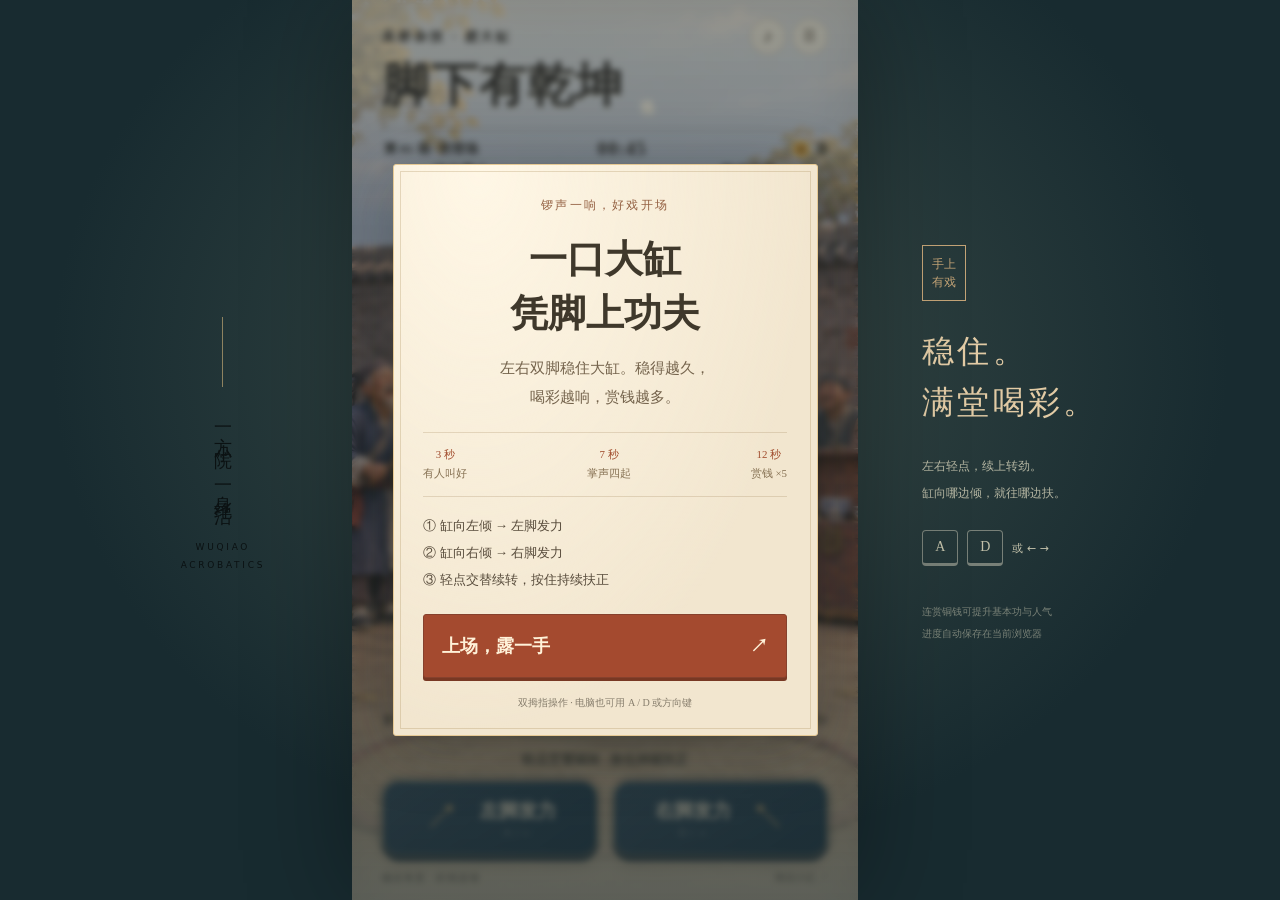
==== index.html @ 646e7feb "Publish portable Wuqiao acrobatics game and offline demo" ====
<!doctype html>
<html lang="zh-CN">
<head>
  <meta charset="UTF-8"><meta name="viewport" content="width=device-width, initial-scale=1, viewport-fit=cover, maximum-scale=1">
  <meta name="theme-color" content="#243b44"><meta name="description" content="以吴桥蹬大缸为灵感的双指平衡游戏。稳住大缸，赢得满堂彩。">
  <title>脚下有乾坤 · 吴桥蹬大缸</title>
  <link rel="icon" href="data:image/svg+xml,%3Csvg xmlns='http://www.w3.org/2000/svg' viewBox='0 0 80 80'%3E%3Crect width='80' height='80' rx='20' fill='%23243b44'/%3E%3Ctext x='40' y='55' text-anchor='middle' font-size='48' fill='%23edc584'%3E技%3C/text%3E%3C/svg%3E">
  <link rel="stylesheet" href="style.css">
</head>
<body>
<aside class="desktop-note"><span class="note-rule"></span><span class="vertical-label">一方小院 · 一身绝活</span><p>WUQIAO<br>ACROBATICS</p></aside>
<main class="game" id="game" aria-label="脚下有乾坤，双脚蹬缸平衡游戏">
  <canvas id="scene" width="540" height="960" aria-label="艺人用双脚托起大缸；使用下方左右发力按钮维持平衡"></canvas>
  <div class="vignette"></div>
  <header class="header">
    <div class="topline"><span class="edition">吴桥杂技 · 蹬大缸</span><div class="header-actions"><button id="sound" class="icon-button" aria-label="关闭音效" title="音效">♪</button><button id="pause" class="icon-button" aria-label="暂停游戏" title="暂停">Ⅱ</button></div></div>
    <h1>脚下有乾坤<span class="seal">绝活</span></h1>
    <div class="hud"><span id="level-name">第一场 · 杂技小院</span><span class="timer" id="timer">00:45</span><span class="purse"><i class="coin-icon"></i><b id="coins">0</b></span></div>
  </header>
  <section class="balance-area" aria-label="平衡与喝彩状态">
    <div class="balance-label"><span id="balance-label">稳住重心</span><span id="streak-label">静待开场</span></div>
    <div class="balance-track"><span class="safe-zone"></span><span class="balance-center"></span><span id="needle" class="needle"></span></div>
    <div class="crowd-state"><span id="crowd-text">小院里，等你露一手</span><strong id="multiplier">赏钱 ×1</strong></div>
  </section>
  <div id="toast" class="toast" role="status"></div>
  <div class="combo-stamp" id="combo-stamp"><span>满堂彩</span><b>×3</b></div>
  <div class="foot-cue left-cue" id="left-cue">左脚 ↑</div><div class="foot-cue right-cue" id="right-cue">右脚 ↑</div>
  <footer class="controls">
    <div class="progress-caption"><span id="objective">稳转目标</span><b><em id="stable-seconds">0.0</em><span id="target-seconds"> / 15 秒</span></b></div>
    <div class="progress-track"><span id="progress"></span></div>
    <div id="hint" class="control-hint">缸往哪边倒，就按哪边扶稳</div>
    <div class="pads"><button id="left" class="pad" aria-label="左脚发力，向右扶正"><span class="pad-icon">↗</span><span>左脚发力<small>A / ←</small></span></button><button id="right" class="pad" aria-label="右脚发力，向左扶正"><span>右脚发力<small>D / →</small></span><span class="pad-icon">↖</span></button></div>
    <div class="bottom-caption"><span>稳住有赏 · 好戏连场</span><button id="about" aria-label="了解吴桥蹬大缸">绝活小记 ↗</button></div>
  </footer>
  <section class="overlay" id="overlay" aria-label="游戏菜单">
    <div class="panel intro" id="panel">
      <span class="eyebrow">锣声一响，好戏开场</span><h2>一口大缸<br>凭脚上功夫</h2>
      <p class="intro-copy">左右双脚稳住大缸。稳得越久，<br>喝彩越响，赏钱越多。</p>
      <div class="reward-ladder"><span><b>3 秒</b>有人叫好</span><span><b>7 秒</b>掌声四起</span><span><b>12 秒</b>赏钱 ×5</span></div>
      <div class="how-to"><span>① 缸向左倾 → 左脚发力</span><span>② 缸向右倾 → 右脚发力</span><span>③ 轻点交替续转，按住持续扶正</span></div>
      <button class="primary" id="start">上场，露一手 <span>↗</span></button>
      <p class="panel-foot">双拇指操作 · 电脑也可用 A / D 或方向键</p>
    </div>
  </section>
  <div class="loading" id="loading"><span class="loading-mark">技</span><b>好戏，正在准备</b><span id="load-status">搬大缸 · 摆场子</span><div class="load-line"><i></i></div></div>
</main>
<aside class="desktop-instructions"><span class="small-seal">手上<br>有戏</span><h3>稳住。<br>满堂喝彩。</h3><p>左右轻点，续上转劲。<br>缸向哪边倾，就往哪边扶。</p><div class="key-row"><kbd>A</kbd><kbd>D</kbd><span>或 ← →</span></div><p class="tiny">连赏铜钱可提升基本功与人气<br>进度自动保存在当前浏览器</p></aside>
<script type="module" src="game.js"></script>
</body></html>
---- style.css ----
600;700;800;900&display=swap');
:root{color-scheme:light;--ink:#263e47;--paper:#f7e8cd;--gold:#ebbf71;--red:#a1432b;--serif:'Noto Serif SC','Songti SC','STSong',serif}
*{box-sizing:border-box;-webkit-tap-highlight-color:transparent}html,body{margin:0;min-height:100%;overscroll-behavior:none}body{background:#182b30;color:var(--paper);font-family:var(--serif);display:flex;align-items:center;justify-content:center;min-height:100svh;gap:64px;background-image:radial-gradient(ellipse at 50% 40%,#3a4c48 0,transparent 65%);overflow:hidden}button{font:inherit;cursor:pointer;border:0;color:inherit;touch-action:manipulation}button:focus-visible{outline:3px solid #eebc62;outline-offset:4px}button:disabled{cursor:default;opacity:.5}button:active{filter:brightness(.96)}.game{position:relative;width:min(100vw,56.25svh);height:min(177.7778vw,100svh);aspect-ratio:9/16;overflow:hidden;container-type:inline-size;background:#a99b81;box-shadow:0 0 100px #0005;user-select:none;-webkit-user-select:none;isolation:isolate}canvas{position:absolute;inset:0;width:100%;height:100%}.vignette{position:absolute;inset:0;pointer-events:none;background:linear-gradient(180deg,#f5e8cec7 0%,#f4e8d29c 13%,transparent 30%,transparent 72%,#e5d1ac99 87%,#eddcbd 100%);box-shadow:inset 0 0 50px #3c271a26}.header{position:absolute;top:2.1%;left:6%;right:6%;color:#332a21}.topline{display:flex;align-items:center;justify-content:space-between}.edition{font-size:2.6cqw;letter-spacing:.22em;font-weight:700}.header-actions{display:flex;gap:1.2cqw}.icon-button{background:#f8e8cb90;border:1px solid #70593b44;border-radius:50%;height:7.1cqw;width:7.1cqw;color:#473623;font-family:Georgia,serif;font-size:3.7cqw;display:grid;place-items:center;line-height:1}.header h1{margin:.5cqw 0 2.7cqw;font-size:9.2cqw;letter-spacing:.025em;font-weight:900;line-height:1.25;text-shadow:0 2px #f7e8c799}.seal{display:inline-block;font-size:2.5cqw;writing-mode:vertical-rl;background:var(--red);color:#fff2dc;border-radius:2px;padding:1.2cqw .6cqw;vertical-align:middle;margin-left:2cqw;transform:rotate(-7deg);font-weight:600;letter-spacing:.1em}.hud{display:flex;align-items:center;justify-content:space-between;border-top:1px solid #5c4b3555;border-bottom:1px solid #5c4b3555;padding:1.6cqw .3cqw;font-size:2.6cqw;font-weight:600;gap:3cqw}.timer{font-family:Georgia,serif;font-variant-numeric:tabular-nums;font-size:3.7cqw;letter-spacing:.06em}.purse{display:flex;align-items:center;gap:1.4cqw;min-width:12cqw;justify-content:end}.purse b{font-family:Georgia,serif;font-size:3.7cqw}.coin-icon{display:inline-block;width:3.5cqw;height:3.5cqw;border-radius:50%;background:#d99a38;box-shadow:inset 0 0 0 2px #edc978,0 1px 2px #4332;position:relative}.coin-icon:after{content:'';position:absolute;width:28%;height:28%;background:#8c601f;inset:36%}.balance-area{position:absolute;top:18.1%;left:16%;right:16%;color:#3c3429}.balance-label{display:flex;justify-content:space-between;font-size:2.7cqw;font-weight:700;margin-bottom:1.6cqw}.balance-track{height:2.3cqw;background:linear-gradient(90deg,#c36d42,#dbbb76 24%,#dbbb76 76%,#c36d42);border:1px solid #f8e9c5;border-radius:10px;position:relative;box-shadow:0 1px 4px #30201030}.safe-zone{position:absolute;left:32%;width:36%;top:0;bottom:0;background:#728d6a}.balance-center{position:absolute;left:50%;top:0;bottom:0;border-left:1px solid #f5e5c4aa}.needle{position:absolute;left:50%;top:-1.2cqw;width:2.5cqw;height:4.6cqw;transform:translateX(-50%);background:#ffedd0;border:1px solid #4d3f2c;box-shadow:0 1px 3px #0006;border-radius:2px;will-change:left}.crowd-state{display:flex;justify-content:space-between;gap:8px;font-size:2.35cqw;margin-top:1.9cqw;letter-spacing:.025em;text-shadow:0 1px 5px #fff9}.crowd-state strong{color:#973e22;white-space:nowrap}.controls{position:absolute;bottom:1.7%;left:6%;right:6%;color:#3a3025}.progress-caption{display:flex;align-items:baseline;justify-content:space-between;font-size:2.6cqw;letter-spacing:.07em}.progress-caption b{font-family:Georgia,var(--serif);font-size:2.5cqw;font-weight:500}.progress-caption em{font-size:4.8cqw;font-style:normal}.progress-track{height:.8cqw;background:#6c573f38;margin:1.2cqw 0;border-radius:5px;overflow:hidden}.progress-track span{height:100%;width:0;background:#9f472c;display:block;transition:width .12s linear}.control-hint{text-align:center;font-size:2.5cqw;margin:2.1cqw 0;color:#594c39;font-weight:600}.pads{display:flex;gap:3cqw}.pad{position:relative;flex:1;display:flex;align-items:center;justify-content:center;gap:4cqw;height:15cqw;background:linear-gradient(145deg,#3d5361,#243e4c);border:1px solid #d9b67b;outline:1px solid #34414b;outline-offset:2px;border-radius:3.5cqw;box-shadow:0 5px 0 #22323b,0 8px 15px #38260c35,inset 0 1px #ffffff30;color:#ffedcd;touch-action:none;font-size:3.8cqw;font-weight:700;transition:transform .08s,box-shadow .08s}.pad small{display:block;text-align:center;font:1.7cqw system-ui,sans-serif;opacity:.5;letter-spacing:.12em;margin-top:.8cqw}.pad-icon{font-family:serif;font-size:7cqw;font-weight:400;color:#e4b875}.pad.pressed{transform:translateY(3px);box-shadow:0 2px 0 #22323b,0 0 20px #efbb6177,inset 0 0 12px #f3c16e44;border-color:#ffdda0}.bottom-caption{display:flex;justify-content:space-between;margin-top:3cqw;font-size:2cqw;opacity:.7;letter-spacing:.09em}.bottom-caption button{padding:0;background:transparent;font-size:inherit}.toast{position:absolute;top:28%;left:50%;transform:translate(-50%,-10px);background:#263e47ee;color:#fff1d6;border:1px solid #d8b88088;padding:2cqw 4cqw;border-radius:6px;font-size:3cqw;white-space:nowrap;opacity:0;transition:.25s;pointer-events:none;z-index:4}.toast.show{opacity:1;transform:translate(-50%,0)}.combo-stamp{position:absolute;top:39%;right:6%;writing-mode:vertical-rl;background:#a33e28e8;border:2px solid #f4d598;color:#ffe7bb;padding:2cqw 1.6cqw;font-size:3.8cqw;transform:rotate(8deg) scale(.5);opacity:0;transition:.3s;pointer-events:none;box-shadow:0 2px 8px #0002}.combo-stamp.show{opacity:1;transform:rotate(8deg) scale(1)}.combo-stamp b{font:6cqw Georgia,serif;writing-mode:horizontal-tb;margin-top:1cqw}.foot-cue{position:absolute;top:56%;padding:.5cqw 1.5cqw;background:#fff1d5d9;border:1px solid #cba466;border-radius:10px;color:#6b4927;font-size:2.3cqw;opacity:0;pointer-events:none}.left-cue{left:30%}.right-cue{left:52%}.overlay{position:absolute;inset:0;z-index:10;display:flex;align-items:center;justify-content:center;background:linear-gradient(#1e2e3666,#182529a8);backdrop-filter:blur(3px);padding:8%;transition:opacity .25s}.overlay.hidden{opacity:0;pointer-events:none;visibility:hidden}.panel{width:100%;background:#f2e6cf;color:#3f382b;padding:7% 7% 5%;border:1px solid #e6c994;box-shadow:0 12px 65px #1a201e55;position:relative;border-radius:3px;text-align:center;background-image:radial-gradient(ellipse at 20% 0,#fff7e6,transparent 70%);max-height:95%;overflow:auto;scrollbar-width:thin}.panel:before{content:'';position:absolute;inset:6px;border:1px solid #a3834b44;pointer-events:none}.eyebrow{font-size:2.4cqw;letter-spacing:.18em;color:#946143}.panel h2{font-size:7.6cqw;line-height:1.4;font-weight:800;margin:3.8cqw 0 2.5cqw}.intro-copy{font-size:3cqw;line-height:1.9;color:#74634c;margin:0}.reward-ladder{display:flex;border-block:1px solid #93744638;margin:4cqw 0;padding:3cqw 0;justify-content:space-between;font-size:2.15cqw;color:#857052;gap:1cqw}.reward-ladder b{display:block;font:4.3cqw Georgia,var(--serif);color:#a14c2d;margin-bottom:1cqw}.how-to{display:grid;gap:1.7cqw;text-align:left;font-size:2.6cqw;margin:4cqw 0 5cqw;color:#574b3b}.primary{width:100%;background:#a44a2f;color:#fff2d9;padding:3.8cqw 3.5cqw;font-size:3.5cqw;font-weight:700;display:flex;align-items:center;justify-content:space-between;border:1px solid #86412d;box-shadow:0 3px 0 #783823;border-radius:3px}.primary:hover{background:#b25435}.panel-foot{font-size:2cqw;opacity:.6;margin:3cqw 0 .5cqw;line-height:1.7}.loading{position:absolute;inset:0;background:#e9ddc4;z-index:20;display:flex;flex-direction:column;align-items:center;justify-content:center;color:#514330;gap:18px;transition:opacity .5s}.loading.hidden{opacity:0;pointer-events:none}.loading-mark{font-size:14cqw;border:2px solid #a14e34;width:25cqw;height:25cqw;display:grid;place-items:center;color:#a14e34;border-radius:50%;margin-bottom:15px}.loading b{font-size:4cqw;letter-spacing:.2em}.loading>span:last-of-type{font-size:2.5cqw;opacity:.65}.load-line{width:30%;height:2px;background:#aa8d5b44;overflow:hidden}.load-line i{display:block;width:40%;height:100%;background:#a14e34;animation:load 1.4s infinite ease-in-out}@keyframes load{from{transform:translateX(-100%)}to{transform:translateX(350%)}}.desktop-note{display:flex;flex-direction:column;align-items:center;gap:30px;width:130px;opacity:.65}.note-rule{width:1px;height:70px;background:#c9ad77}.vertical-label{writing-mode:vertical-rl;font-size:18px;letter-spacing:.35em}.desktop-note p{font:9px/2 system-ui,sans-serif;letter-spacing:.3em;text-align:center}.desktop-instructions{width:200px;align-self:center}.small-seal{border:1px solid #c4a477;color:#c4a477;padding:9px;display:inline-block;font-size:12px;line-height:1.5}.desktop-instructions h3{font-size:32px;line-height:1.6;font-weight:500;letter-spacing:.1em;margin:25px 0;color:#e2cba5}.desktop-instructions p{font-size:12px;line-height:2.2;color:#b6b7a3}.key-row{display:flex;gap:9px;align-items:center;margin:24px 0;font:11px system-ui;color:#c2c0a9}kbd{border:1px solid #788078;border-bottom-width:3px;border-radius:4px;padding:8px 12px;font:14px Georgia}.desktop-instructions .tiny{font-size:10px;opacity:.6;margin-top:35px}.result-score{display:flex;justify-content:center;gap:5cqw;margin:3cqw 0}.result-score div{min-width:25%;font-size:2.2cqw;color:#77654d}.result-score strong{display:block;font:6cqw Georgia,var(--serif);color:#a14c2d;margin-bottom:1cqw}.result-reason{font-size:2.8cqw;line-height:1.8;color:#77654d}.shop{border-block:1px solid #b49b724d;margin:4cqw 0;padding:2cqw 0}.shop-row{display:flex;align-items:center;justify-content:space-between;gap:2cqw;text-align:left;padding:2cqw 0}.shop-row b{display:block;font-size:2.8cqw}.shop-row small{display:block;color:#897558;font-size:2.1cqw;margin-top:.7cqw}.buy{background:#2d4752;color:#f5e1bb;padding:2cqw 2.5cqw;font-size:2.5cqw;border-radius:3px;white-space:nowrap}.secondary{width:100%;margin-top:2cqw;background:transparent;border:1px solid #aa927066;padding:2.7cqw;font-size:2.7cqw;color:#6c5940}.about-copy{text-align:left;font-size:2.7cqw;line-height:1.9;color:#6c5940}.about-copy a{color:#9d4b2e}.level-chooser{display:flex;gap:1.5cqw;margin-bottom:3cqw}.level-chooser button{flex:1;background:#e2d2b4;border:1px solid #bda780;padding:1.8cqw .5cqw;font-size:2.1cqw}.level-chooser button.selected{background:#2e4650;color:#f2dfbc}.error-note{font-size:3cqw;line-height:1.8;padding:6cqw;text-align:center;color:#983e2a}@media(max-width:1050px){body{gap:30px}.desktop-note{display:none}}@media(max-width:760px){body{gap:0;background:#253940}.desktop-instructions{display:none}.game{box-shadow:none}.pad small{display:none}}@media(prefers-reduced-motion:reduce){*{scroll-behavior:auto!important}.load-line i{animation:none}}
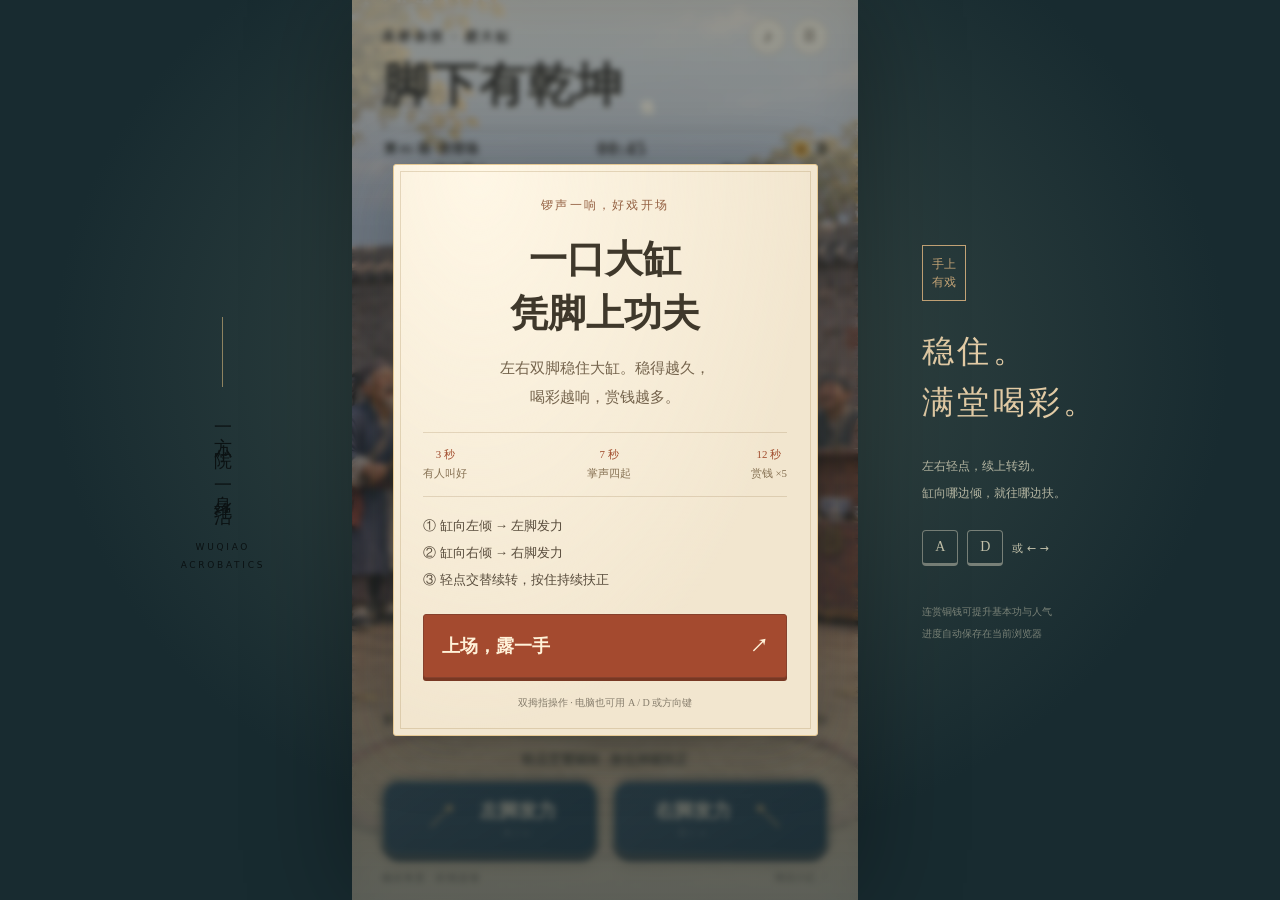
==== commit 3ffe2966: "Fix mobile startup with embedded optimized assets and bounded loading" ====
--- a/index.html
+++ b/index.html
@@ -5,7 +5,12 @@
   <meta name="theme-color" content="#243b44"><meta name="description" content="以吴桥蹬大缸为灵感的双指平衡游戏。稳住大缸，赢得满堂彩。">
   <title>脚下有乾坤 · 吴桥蹬大缸</title>
   <link rel="icon" href="data:image/svg+xml,%3Csvg xmlns='http://www.w3.org/2000/svg' viewBox='0 0 80 80'%3E%3Crect width='80' height='80' rx='20' fill='%23243b44'/%3E%3Ctext x='40' y='55' text-anchor='middle' font-size='48' fill='%23edc584'%3E技%3C/text%3E%3C/svg%3E">
-  <link rel="stylesheet" href="style.css">
+  <style>600;700;800;900&display=swap');
+:root{color-scheme:light;--ink:#263e47;--paper:#f7e8cd;--gold:#ebbf71;--red:#a1432b;--serif:'Noto Serif SC','Songti SC','STSong',serif}
+*{box-sizing:border-box;-webkit-tap-highlight-color:transparent}html,body{margin:0;min-height:100%;overscroll-behavior:none}body{background:#182b30;color:var(--paper);font-family:var(--serif);display:flex;align-items:center;justify-content:center;min-height:100vh;min-height:100svh;gap:64px;background-image:radial-gradient(ellipse at 50% 40%,#3a4c48 0,transparent 65%);overflow:hidden}button{font:inherit;cursor:pointer;border:0;color:inherit;touch-action:manipulation}button:focus-visible{outline:3px solid #eebc62;outline-offset:4px}button:disabled{cursor:default;opacity:.5}button:active{filter:brightness(.96)}.game{position:relative;width:min(100vw,56.25vh);width:min(100vw,56.25svh);height:min(177.7778vw,100vh);height:min(177.7778vw,100svh);aspect-ratio:9/16;overflow:hidden;container-type:inline-size;background:#a99b81;box-shadow:0 0 100px #0005;user-select:none;-webkit-user-select:none;isolation:isolate}canvas{position:absolute;inset:0;width:100%;height:100%}.vignette{position:absolute;inset:0;pointer-events:none;background:linear-gradient(180deg,#f5e8cec7 0%,#f4e8d29c 13%,transparent 30%,transparent 72%,#e5d1ac99 87%,#eddcbd 100%);box-shadow:inset 0 0 50px #3c271a26}.header{position:absolute;top:2.1%;left:6%;right:6%;color:#332a21}.topline{display:flex;align-items:center;justify-content:space-between}.edition{font-size:calc(var(--u, 3.9px) * 2.6);letter-spacing:.22em;font-weight:700}.header-actions{display:flex;gap:calc(var(--u, 3.9px) * 1.2)}.icon-button{background:#f8e8cb90;border:1px solid #70593b44;border-radius:50%;height:calc(var(--u, 3.9px) * 7.1);width:calc(var(--u, 3.9px) * 7.1);color:#473623;font-family:Georgia,serif;font-size:calc(var(--u, 3.9px) * 3.7);display:grid;place-items:center;line-height:1}.header h1{margin:calc(var(--u, 3.9px) * .5) 0 calc(var(--u, 3.9px) * 2.7);font-size:calc(var(--u, 3.9px) * 9.2);letter-spacing:.025em;font-weight:900;line-height:1.25;text-shadow:0 2px #f7e8c799}.seal{display:inline-block;font-size:calc(var(--u, 3.9px) * 2.5);writing-mode:vertical-rl;background:var(--red);color:#fff2dc;border-radius:2px;padding:calc(var(--u, 3.9px) * 1.2) calc(var(--u, 3.9px) * .6);vertical-align:middle;margin-left:calc(var(--u, 3.9px) * 2);transform:rotate(-7deg);font-weight:600;letter-spacing:.1em}.hud{display:flex;align-items:center;justify-content:space-between;border-top:1px solid #5c4b3555;border-bottom:1px solid #5c4b3555;padding:calc(var(--u, 3.9px) * 1.6) calc(var(--u, 3.9px) * .3);font-size:calc(var(--u, 3.9px) * 2.6);font-weight:600;gap:calc(var(--u, 3.9px) * 3)}.timer{font-family:Georgia,serif;font-variant-numeric:tabular-nums;font-size:calc(var(--u, 3.9px) * 3.7);letter-spacing:.06em}.purse{display:flex;align-items:center;gap:calc(var(--u, 3.9px) * 1.4);min-width:calc(var(--u, 3.9px) * 12);justify-content:end}.purse b{font-family:Georgia,serif;font-size:calc(var(--u, 3.9px) * 3.7)}.coin-icon{display:inline-block;width:calc(var(--u, 3.9px) * 3.5);height:calc(var(--u, 3.9px) * 3.5);border-radius:50%;background:#d99a38;box-shadow:inset 0 0 0 2px #edc978,0 1px 2px #4332;position:relative}.coin-icon:after{content:'';position:absolute;width:28%;height:28%;background:#8c601f;inset:36%}.balance-area{position:absolute;top:18.1%;left:16%;right:16%;color:#3c3429}.balance-label{display:flex;justify-content:space-between;font-size:calc(var(--u, 3.9px) * 2.7);font-weight:700;margin-bottom:calc(var(--u, 3.9px) * 1.6)}.balance-track{height:calc(var(--u, 3.9px) * 2.3);background:linear-gradient(90deg,#c36d42,#dbbb76 24%,#dbbb76 76%,#c36d42);border:1px solid #f8e9c5;border-radius:10px;position:relative;box-shadow:0 1px 4px #30201030}.safe-zone{position:absolute;left:32%;width:36%;top:0;bottom:0;background:#728d6a}.balance-center{position:absolute;left:50%;top:0;bottom:0;border-left:1px solid #f5e5c4aa}.needle{position:absolute;left:50%;top:calc(var(--u, 3.9px) * -1.2);width:calc(var(--u, 3.9px) * 2.5);height:calc(var(--u, 3.9px) * 4.6);transform:translateX(-50%);background:#ffedd0;border:1px solid #4d3f2c;box-shadow:0 1px 3px #0006;border-radius:2px;will-change:left}.crowd-state{display:flex;justify-content:space-between;gap:8px;font-size:calc(var(--u, 3.9px) * 2.35);margin-top:calc(var(--u, 3.9px) * 1.9);letter-spacing:.025em;text-shadow:0 1px 5px #fff9}.crowd-state strong{color:#973e22;white-space:nowrap}.controls{position:absolute;bottom:1.7%;left:6%;right:6%;color:#3a3025}.progress-caption{display:flex;align-items:baseline;justify-content:space-between;font-size:calc(var(--u, 3.9px) * 2.6);letter-spacing:.07em}.progress-caption b{font-family:Georgia,var(--serif);font-size:calc(var(--u, 3.9px) * 2.5);font-weight:500}.progress-caption em{font-size:calc(var(--u, 3.9px) * 4.8);font-style:normal}.progress-track{height:calc(var(--u, 3.9px) * .8);background:#6c573f38;margin:calc(var(--u, 3.9px) * 1.2) 0;border-radius:5px;overflow:hidden}.progress-track span{height:100%;width:0;background:#9f472c;display:block;transition:width .12s linear}.control-hint{text-align:center;font-size:calc(var(--u, 3.9px) * 2.5);margin:calc(var(--u, 3.9px) * 2.1) 0;color:#594c39;font-weight:600}.pads{display:flex;gap:calc(var(--u, 3.9px) * 3)}.pad{position:relative;flex:1;display:flex;align-items:center;justify-content:center;gap:calc(var(--u, 3.9px) * 4);height:calc(var(--u, 3.9px) * 15);background:linear-gradient(145deg,#3d5361,#243e4c);border:1px solid #d9b67b;outline:1px solid #34414b;outline-offset:2px;border-radius:calc(var(--u, 3.9px) * 3.5);box-shadow:0 5px 0 #22323b,0 8px 15px #38260c35,inset 0 1px #ffffff30;color:#ffedcd;touch-action:none;font-size:calc(var(--u, 3.9px) * 3.8);font-weight:700;transition:transform .08s,box-shadow .08s}.pad small{display:block;text-align:center;font:calc(var(--u, 3.9px) * 1.7) system-ui,sans-serif;opacity:.5;letter-spacing:.12em;margin-top:calc(var(--u, 3.9px) * .8)}.pad-icon{font-family:serif;font-size:calc(var(--u, 3.9px) * 7);font-weight:400;color:#e4b875}.pad.pressed{transform:translateY(3px);box-shadow:0 2px 0 #22323b,0 0 20px #efbb6177,inset 0 0 12px #f3c16e44;border-color:#ffdda0}.bottom-caption{display:flex;justify-content:space-between;margin-top:calc(var(--u, 3.9px) * 3);font-size:calc(var(--u, 3.9px) * 2);opacity:.7;letter-spacing:.09em}.bottom-caption button{padding:0;background:transparent;font-size:inherit}.toast{position:absolute;top:28%;left:50%;transform:translate(-50%,-10px);background:#263e47ee;color:#fff1d6;border:1px solid #d8b88088;padding:calc(var(--u, 3.9px) * 2) calc(var(--u, 3.9px) * 4);border-radius:6px;font-size:calc(var(--u, 3.9px) * 3);white-space:nowrap;opacity:0;transition:.25s;pointer-events:none;z-index:4}.toast.show{opacity:1;transform:translate(-50%,0)}.combo-stamp{position:absolute;top:39%;right:6%;writing-mode:vertical-rl;background:#a33e28e8;border:2px solid #f4d598;color:#ffe7bb;padding:calc(var(--u, 3.9px) * 2) calc(var(--u, 3.9px) * 1.6);font-size:calc(var(--u, 3.9px) * 3.8);transform:rotate(8deg) scale(.5);opacity:0;transition:.3s;pointer-events:none;box-shadow:0 2px 8px #0002}.combo-stamp.show{opacity:1;transform:rotate(8deg) scale(1)}.combo-stamp b{font:calc(var(--u, 3.9px) * 6) Georgia,serif;writing-mode:horizontal-tb;margin-top:calc(var(--u, 3.9px) * 1)}.foot-cue{position:absolute;top:56%;padding:calc(var(--u, 3.9px) * .5) calc(var(--u, 3.9px) * 1.5);background:#fff1d5d9;border:1px solid #cba466;border-radius:10px;color:#6b4927;font-size:calc(var(--u, 3.9px) * 2.3);opacity:0;pointer-events:none}.left-cue{left:30%}.right-cue{left:52%}.overlay{position:absolute;inset:0;z-index:10;display:flex;align-items:center;justify-content:center;background:linear-gradient(#1e2e3666,#182529a8);backdrop-filter:blur(3px);padding:8%;transition:opacity .25s}.overlay.hidden{opacity:0;pointer-events:none;visibility:hidden}.panel{width:100%;background:#f2e6cf;color:#3f382b;padding:7% 7% 5%;border:1px solid #e6c994;box-shadow:0 12px 65px #1a201e55;position:relative;border-radius:3px;text-align:center;background-image:radial-gradient(ellipse at 20% 0,#fff7e6,transparent 70%);max-height:95%;overflow:auto;scrollbar-width:thin}.panel:before{content:'';position:absolute;inset:6px;border:1px solid #a3834b44;pointer-events:none}.eyebrow{font-size:calc(var(--u, 3.9px) * 2.4);letter-spacing:.18em;color:#946143}.panel h2{font-size:calc(var(--u, 3.9px) * 7.6);line-height:1.4;font-weight:800;margin:calc(var(--u, 3.9px) * 3.8) 0 calc(var(--u, 3.9px) * 2.5)}.intro-copy{font-size:calc(var(--u, 3.9px) * 3);line-height:1.9;color:#74634c;margin:0}.reward-ladder{display:flex;border-block:1px solid #93744638;margin:calc(var(--u, 3.9px) * 4) 0;padding:calc(var(--u, 3.9px) * 3) 0;justify-content:space-between;font-size:calc(var(--u, 3.9px) * 2.15);color:#857052;gap:calc(var(--u, 3.9px) * 1)}.reward-ladder b{display:block;font:calc(var(--u, 3.9px) * 4.3) Georgia,var(--serif);color:#a14c2d;margin-bottom:calc(var(--u, 3.9px) * 1)}.how-to{display:grid;gap:calc(var(--u, 3.9px) * 1.7);text-align:left;font-size:calc(var(--u, 3.9px) * 2.6);margin:calc(var(--u, 3.9px) * 4) 0 calc(var(--u, 3.9px) * 5);color:#574b3b}.primary{width:100%;background:#a44a2f;color:#fff2d9;padding:calc(var(--u, 3.9px) * 3.8) calc(var(--u, 3.9px) * 3.5);font-size:calc(var(--u, 3.9px) * 3.5);font-weight:700;display:flex;align-items:center;justify-content:space-between;border:1px solid #86412d;box-shadow:0 3px 0 #783823;border-radius:3px}.primary:hover{background:#b25435}.panel-foot{font-size:calc(var(--u, 3.9px) * 2);opacity:.6;margin:calc(var(--u, 3.9px) * 3) 0 calc(var(--u, 3.9px) * .5);line-height:1.7}.loading{position:absolute;inset:0;background:#e9ddc4;z-index:20;display:flex;flex-direction:column;align-items:center;justify-content:center;color:#514330;gap:18px;transition:opacity .5s}.loading.hidden{opacity:0;pointer-events:none}.loading-mark{font-size:calc(var(--u, 3.9px) * 14);border:2px solid #a14e34;width:calc(var(--u, 3.9px) * 25);height:calc(var(--u, 3.9px) * 25);display:grid;place-items:center;color:#a14e34;border-radius:50%;margin-bottom:15px}.loading b{font-size:calc(var(--u, 3.9px) * 4);letter-spacing:.2em}.loading>span:last-of-type{font-size:calc(var(--u, 3.9px) * 2.5);opacity:.65}.load-line{width:30%;height:2px;background:#aa8d5b44;overflow:hidden}.load-line i{display:block;width:40%;height:100%;background:#a14e34;animation:load 1.4s infinite ease-in-out}@keyframes load{from{transform:translateX(-100%)}to{transform:translateX(350%)}}.desktop-note{display:flex;flex-direction:column;align-items:center;gap:30px;width:130px;opacity:.65}.note-rule{width:1px;height:70px;background:#c9ad77}.vertical-label{writing-mode:vertical-rl;font-size:18px;letter-spacing:.35em}.desktop-note p{font:9px/2 system-ui,sans-serif;letter-spacing:.3em;text-align:center}.desktop-instructions{width:200px;align-self:center}.small-seal{border:1px solid #c4a477;color:#c4a477;padding:9px;display:inline-block;font-size:12px;line-height:1.5}.desktop-instructions h3{font-size:32px;line-height:1.6;font-weight:500;letter-spacing:.1em;margin:25px 0;color:#e2cba5}.desktop-instructions p{font-size:12px;line-height:2.2;color:#b6b7a3}.key-row{display:flex;gap:9px;align-items:center;margin:24px 0;font:11px system-ui;color:#c2c0a9}kbd{border:1px solid #788078;border-bottom-width:3px;border-radius:4px;padding:8px 12px;font:14px Georgia}.desktop-instructions .tiny{font-size:10px;opacity:.6;margin-top:35px}.result-score{display:flex;justify-content:center;gap:calc(var(--u, 3.9px) * 5);margin:calc(var(--u, 3.9px) * 3) 0}.result-score div{min-width:25%;font-size:calc(var(--u, 3.9px) * 2.2);color:#77654d}.result-score strong{display:block;font:calc(var(--u, 3.9px) * 6) Georgia,var(--serif);color:#a14c2d;margin-bottom:calc(var(--u, 3.9px) * 1)}.result-reason{font-size:calc(var(--u, 3.9px) * 2.8);line-height:1.8;color:#77654d}.shop{border-block:1px solid #b49b724d;margin:calc(var(--u, 3.9px) * 4) 0;padding:calc(var(--u, 3.9px) * 2) 0}.shop-row{display:flex;align-items:center;justify-content:space-between;gap:calc(var(--u, 3.9px) * 2);text-align:left;padding:calc(var(--u, 3.9px) * 2) 0}.shop-row b{display:block;font-size:calc(var(--u, 3.9px) * 2.8)}.shop-row small{display:block;color:#897558;font-size:calc(var(--u, 3.9px) * 2.1);margin-top:calc(var(--u, 3.9px) * .7)}.buy{background:#2d4752;color:#f5e1bb;padding:calc(var(--u, 3.9px) * 2) calc(var(--u, 3.9px) * 2.5);font-size:calc(var(--u, 3.9px) * 2.5);border-radius:3px;white-space:nowrap}.secondary{width:100%;margin-top:calc(var(--u, 3.9px) * 2);background:transparent;border:1px solid #aa927066;padding:calc(var(--u, 3.9px) * 2.7);font-size:calc(var(--u, 3.9px) * 2.7);color:#6c5940}.about-copy{text-align:left;font-size:calc(var(--u, 3.9px) * 2.7);line-height:1.9;color:#6c5940}.about-copy a{color:#9d4b2e}.level-chooser{display:flex;gap:calc(var(--u, 3.9px) * 1.5);margin-bottom:calc(var(--u, 3.9px) * 3)}.level-chooser button{flex:1;background:#e2d2b4;border:1px solid #bda780;padding:calc(var(--u, 3.9px) * 1.8) calc(var(--u, 3.9px) * .5);font-size:calc(var(--u, 3.9px) * 2.1)}.level-chooser button.selected{background:#2e4650;color:#f2dfbc}.error-note{font-size:calc(var(--u, 3.9px) * 3);line-height:1.8;padding:calc(var(--u, 3.9px) * 6);text-align:center;color:#983e2a}@media(max-width:1050px){body{gap:30px}.desktop-note{display:none}}@media(max-width:760px){body{gap:0;background:#253940}.desktop-instructions{display:none}.game{box-shadow:none}.pad small{display:none}}@media(prefers-reduced-motion:reduce){*{scroll-behavior:auto!important}.load-line i{animation:none}}
+
+.loading[hidden]{display:none!important}
+</style>
 </head>
 <body>
 <aside class="desktop-note"><span class="note-rule"></span><span class="vertical-label">一方小院 · 一身绝活</span><p>WUQIAO<br>ACROBATICS</p></aside>
@@ -42,8 +47,226 @@
       <p class="panel-foot">双拇指操作 · 电脑也可用 A / D 或方向键</p>
     </div>
   </section>
-  <div class="loading" id="loading"><span class="loading-mark">技</span><b>好戏，正在准备</b><span id="load-status">搬大缸 · 摆场子</span><div class="load-line"><i></i></div></div>
-</main>
+  <div class="loading" id="loading"><span class="loading-mark">技</span><b>好戏，正在准备</b><span id="load-status">正在启动 · 手机兼容版 v2</span><div class="load-line"><i></i></div></div>
+<noscript><style>.loading{display:none!important}</style><p class="error-note">当前浏览器没有启用 JavaScript，无法运行游戏。请在支持 JavaScript 的浏览器中打开。</p></noscript></main>
 <aside class="desktop-instructions"><span class="small-seal">手上<br>有戏</span><h3>稳住。<br>满堂喝彩。</h3><p>左右轻点，续上转劲。<br>缸向哪边倾，就往哪边扶。</p><div class="key-row"><kbd>A</kbd><kbd>D</kbd><span>或 ← →</span></div><p class="tiny">连赏铜钱可提升基本功与人气<br>进度自动保存在当前浏览器</p></aside>
-<script type="module" src="game.js"></script>
+<script>(function () {
+  var ready = false;
+  var failed = false;
+  var timer;
+  function status(message) {
+    var label = document.getElementById('load-status');
+    if (label) label.textContent = message;
+  }
+  function fail() {
+    if (ready || failed) return;
+    failed = true;
+    clearTimeout(timer);
+    var panel = document.getElementById('loading');
+    if (!panel) return;
+    panel.hidden = false;
+    panel.classList.remove('hidden');
+    panel.innerHTML = '<span class="loading-mark">技</span><b>这次没能准备好</b><p class="error-note">加载中断或浏览器未能启动游戏。<br>点击下方重新加载，赏钱记录会保留。</p><button class="primary" id="boot-retry" style="width:65%">重新加载</button><small>手机兼容版 v2</small>';
+    document.getElementById('boot-retry').onclick = function () {
+      if (location.protocol === 'file:') { location.reload(); return; }
+      var base = location.href.split('#')[0].split('?')[0];
+      location.replace(base + '?v=mobile2&retry=' + Date.now());
+    };
+  }
+  window.WuqiaoBoot = {
+    status: status,
+    fail: fail,
+    ready: function () {
+      ready = true;
+      clearTimeout(timer);
+      var panel = document.getElementById('loading');
+      if (panel) { panel.classList.add('hidden'); panel.hidden = true; }
+    }
+  };
+  timer = setTimeout(fail, 35000);
+  window.addEventListener('error', fail);
+  window.addEventListener('unhandledrejection', fail);
+})();
+</script>
+<script>(()=>{
+const EMBEDDED_ASSETS={"background": "[data-uri]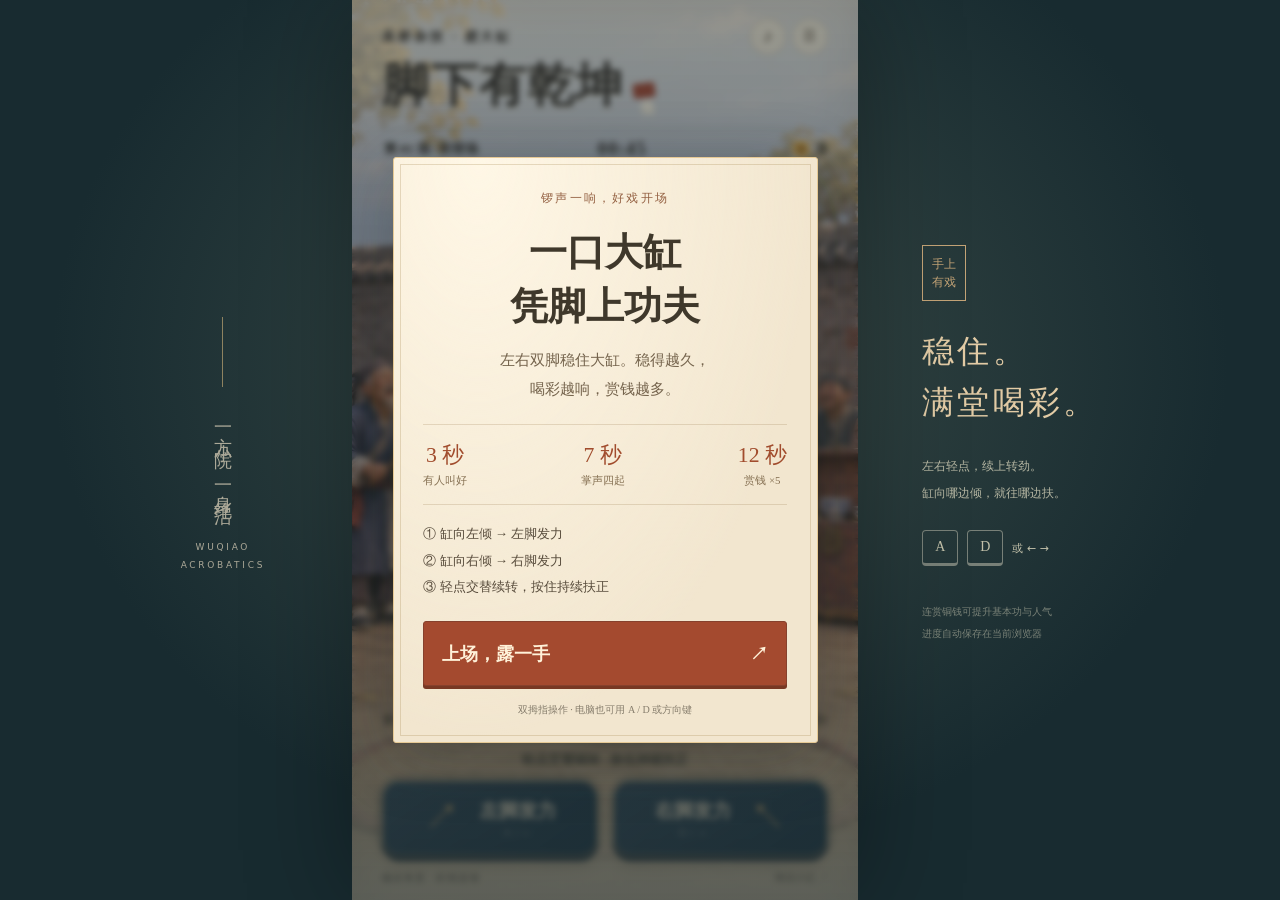
==== commit 92528587: "Preserve theme variables when removing external font imports" ====
--- a/index.html
+++ b/index.html
@@ -5,8 +5,7 @@
   <meta name="theme-color" content="#243b44"><meta name="description" content="以吴桥蹬大缸为灵感的双指平衡游戏。稳住大缸，赢得满堂彩。">
   <title>脚下有乾坤 · 吴桥蹬大缸</title>
   <link rel="icon" href="data:image/svg+xml,%3Csvg xmlns='http://www.w3.org/2000/svg' viewBox='0 0 80 80'%3E%3Crect width='80' height='80' rx='20' fill='%23243b44'/%3E%3Ctext x='40' y='55' text-anchor='middle' font-size='48' fill='%23edc584'%3E技%3C/text%3E%3C/svg%3E">
-  <style>600;700;800;900&display=swap');
-:root{color-scheme:light;--ink:#263e47;--paper:#f7e8cd;--gold:#ebbf71;--red:#a1432b;--serif:'Noto Serif SC','Songti SC','STSong',serif}
+  <style>:root{color-scheme:light;--ink:#263e47;--paper:#f7e8cd;--gold:#ebbf71;--red:#a1432b;--serif:'Noto Serif SC','Songti SC','STSong',serif}
 *{box-sizing:border-box;-webkit-tap-highlight-color:transparent}html,body{margin:0;min-height:100%;overscroll-behavior:none}body{background:#182b30;color:var(--paper);font-family:var(--serif);display:flex;align-items:center;justify-content:center;min-height:100vh;min-height:100svh;gap:64px;background-image:radial-gradient(ellipse at 50% 40%,#3a4c48 0,transparent 65%);overflow:hidden}button{font:inherit;cursor:pointer;border:0;color:inherit;touch-action:manipulation}button:focus-visible{outline:3px solid #eebc62;outline-offset:4px}button:disabled{cursor:default;opacity:.5}button:active{filter:brightness(.96)}.game{position:relative;width:min(100vw,56.25vh);width:min(100vw,56.25svh);height:min(177.7778vw,100vh);height:min(177.7778vw,100svh);aspect-ratio:9/16;overflow:hidden;container-type:inline-size;background:#a99b81;box-shadow:0 0 100px #0005;user-select:none;-webkit-user-select:none;isolation:isolate}canvas{position:absolute;inset:0;width:100%;height:100%}.vignette{position:absolute;inset:0;pointer-events:none;background:linear-gradient(180deg,#f5e8cec7 0%,#f4e8d29c 13%,transparent 30%,transparent 72%,#e5d1ac99 87%,#eddcbd 100%);box-shadow:inset 0 0 50px #3c271a26}.header{position:absolute;top:2.1%;left:6%;right:6%;color:#332a21}.topline{display:flex;align-items:center;justify-content:space-between}.edition{font-size:calc(var(--u, 3.9px) * 2.6);letter-spacing:.22em;font-weight:700}.header-actions{display:flex;gap:calc(var(--u, 3.9px) * 1.2)}.icon-button{background:#f8e8cb90;border:1px solid #70593b44;border-radius:50%;height:calc(var(--u, 3.9px) * 7.1);width:calc(var(--u, 3.9px) * 7.1);color:#473623;font-family:Georgia,serif;font-size:calc(var(--u, 3.9px) * 3.7);display:grid;place-items:center;line-height:1}.header h1{margin:calc(var(--u, 3.9px) * .5) 0 calc(var(--u, 3.9px) * 2.7);font-size:calc(var(--u, 3.9px) * 9.2);letter-spacing:.025em;font-weight:900;line-height:1.25;text-shadow:0 2px #f7e8c799}.seal{display:inline-block;font-size:calc(var(--u, 3.9px) * 2.5);writing-mode:vertical-rl;background:var(--red);color:#fff2dc;border-radius:2px;padding:calc(var(--u, 3.9px) * 1.2) calc(var(--u, 3.9px) * .6);vertical-align:middle;margin-left:calc(var(--u, 3.9px) * 2);transform:rotate(-7deg);font-weight:600;letter-spacing:.1em}.hud{display:flex;align-items:center;justify-content:space-between;border-top:1px solid #5c4b3555;border-bottom:1px solid #5c4b3555;padding:calc(var(--u, 3.9px) * 1.6) calc(var(--u, 3.9px) * .3);font-size:calc(var(--u, 3.9px) * 2.6);font-weight:600;gap:calc(var(--u, 3.9px) * 3)}.timer{font-family:Georgia,serif;font-variant-numeric:tabular-nums;font-size:calc(var(--u, 3.9px) * 3.7);letter-spacing:.06em}.purse{display:flex;align-items:center;gap:calc(var(--u, 3.9px) * 1.4);min-width:calc(var(--u, 3.9px) * 12);justify-content:end}.purse b{font-family:Georgia,serif;font-size:calc(var(--u, 3.9px) * 3.7)}.coin-icon{display:inline-block;width:calc(var(--u, 3.9px) * 3.5);height:calc(var(--u, 3.9px) * 3.5);border-radius:50%;background:#d99a38;box-shadow:inset 0 0 0 2px #edc978,0 1px 2px #4332;position:relative}.coin-icon:after{content:'';position:absolute;width:28%;height:28%;background:#8c601f;inset:36%}.balance-area{position:absolute;top:18.1%;left:16%;right:16%;color:#3c3429}.balance-label{display:flex;justify-content:space-between;font-size:calc(var(--u, 3.9px) * 2.7);font-weight:700;margin-bottom:calc(var(--u, 3.9px) * 1.6)}.balance-track{height:calc(var(--u, 3.9px) * 2.3);background:linear-gradient(90deg,#c36d42,#dbbb76 24%,#dbbb76 76%,#c36d42);border:1px solid #f8e9c5;border-radius:10px;position:relative;box-shadow:0 1px 4px #30201030}.safe-zone{position:absolute;left:32%;width:36%;top:0;bottom:0;background:#728d6a}.balance-center{position:absolute;left:50%;top:0;bottom:0;border-left:1px solid #f5e5c4aa}.needle{position:absolute;left:50%;top:calc(var(--u, 3.9px) * -1.2);width:calc(var(--u, 3.9px) * 2.5);height:calc(var(--u, 3.9px) * 4.6);transform:translateX(-50%);background:#ffedd0;border:1px solid #4d3f2c;box-shadow:0 1px 3px #0006;border-radius:2px;will-change:left}.crowd-state{display:flex;justify-content:space-between;gap:8px;font-size:calc(var(--u, 3.9px) * 2.35);margin-top:calc(var(--u, 3.9px) * 1.9);letter-spacing:.025em;text-shadow:0 1px 5px #fff9}.crowd-state strong{color:#973e22;white-space:nowrap}.controls{position:absolute;bottom:1.7%;left:6%;right:6%;color:#3a3025}.progress-caption{display:flex;align-items:baseline;justify-content:space-between;font-size:calc(var(--u, 3.9px) * 2.6);letter-spacing:.07em}.progress-caption b{font-family:Georgia,var(--serif);font-size:calc(var(--u, 3.9px) * 2.5);font-weight:500}.progress-caption em{font-size:calc(var(--u, 3.9px) * 4.8);font-style:normal}.progress-track{height:calc(var(--u, 3.9px) * .8);background:#6c573f38;margin:calc(var(--u, 3.9px) * 1.2) 0;border-radius:5px;overflow:hidden}.progress-track span{height:100%;width:0;background:#9f472c;display:block;transition:width .12s linear}.control-hint{text-align:center;font-size:calc(var(--u, 3.9px) * 2.5);margin:calc(var(--u, 3.9px) * 2.1) 0;color:#594c39;font-weight:600}.pads{display:flex;gap:calc(var(--u, 3.9px) * 3)}.pad{position:relative;flex:1;display:flex;align-items:center;justify-content:center;gap:calc(var(--u, 3.9px) * 4);height:calc(var(--u, 3.9px) * 15);background:linear-gradient(145deg,#3d5361,#243e4c);border:1px solid #d9b67b;outline:1px solid #34414b;outline-offset:2px;border-radius:calc(var(--u, 3.9px) * 3.5);box-shadow:0 5px 0 #22323b,0 8px 15px #38260c35,inset 0 1px #ffffff30;color:#ffedcd;touch-action:none;font-size:calc(var(--u, 3.9px) * 3.8);font-weight:700;transition:transform .08s,box-shadow .08s}.pad small{display:block;text-align:center;font:calc(var(--u, 3.9px) * 1.7) system-ui,sans-serif;opacity:.5;letter-spacing:.12em;margin-top:calc(var(--u, 3.9px) * .8)}.pad-icon{font-family:serif;font-size:calc(var(--u, 3.9px) * 7);font-weight:400;color:#e4b875}.pad.pressed{transform:translateY(3px);box-shadow:0 2px 0 #22323b,0 0 20px #efbb6177,inset 0 0 12px #f3c16e44;border-color:#ffdda0}.bottom-caption{display:flex;justify-content:space-between;margin-top:calc(var(--u, 3.9px) * 3);font-size:calc(var(--u, 3.9px) * 2);opacity:.7;letter-spacing:.09em}.bottom-caption button{padding:0;background:transparent;font-size:inherit}.toast{position:absolute;top:28%;left:50%;transform:translate(-50%,-10px);background:#263e47ee;color:#fff1d6;border:1px solid #d8b88088;padding:calc(var(--u, 3.9px) * 2) calc(var(--u, 3.9px) * 4);border-radius:6px;font-size:calc(var(--u, 3.9px) * 3);white-space:nowrap;opacity:0;transition:.25s;pointer-events:none;z-index:4}.toast.show{opacity:1;transform:translate(-50%,0)}.combo-stamp{position:absolute;top:39%;right:6%;writing-mode:vertical-rl;background:#a33e28e8;border:2px solid #f4d598;color:#ffe7bb;padding:calc(var(--u, 3.9px) * 2) calc(var(--u, 3.9px) * 1.6);font-size:calc(var(--u, 3.9px) * 3.8);transform:rotate(8deg) scale(.5);opacity:0;transition:.3s;pointer-events:none;box-shadow:0 2px 8px #0002}.combo-stamp.show{opacity:1;transform:rotate(8deg) scale(1)}.combo-stamp b{font:calc(var(--u, 3.9px) * 6) Georgia,serif;writing-mode:horizontal-tb;margin-top:calc(var(--u, 3.9px) * 1)}.foot-cue{position:absolute;top:56%;padding:calc(var(--u, 3.9px) * .5) calc(var(--u, 3.9px) * 1.5);background:#fff1d5d9;border:1px solid #cba466;border-radius:10px;color:#6b4927;font-size:calc(var(--u, 3.9px) * 2.3);opacity:0;pointer-events:none}.left-cue{left:30%}.right-cue{left:52%}.overlay{position:absolute;inset:0;z-index:10;display:flex;align-items:center;justify-content:center;background:linear-gradient(#1e2e3666,#182529a8);backdrop-filter:blur(3px);padding:8%;transition:opacity .25s}.overlay.hidden{opacity:0;pointer-events:none;visibility:hidden}.panel{width:100%;background:#f2e6cf;color:#3f382b;padding:7% 7% 5%;border:1px solid #e6c994;box-shadow:0 12px 65px #1a201e55;position:relative;border-radius:3px;text-align:center;background-image:radial-gradient(ellipse at 20% 0,#fff7e6,transparent 70%);max-height:95%;overflow:auto;scrollbar-width:thin}.panel:before{content:'';position:absolute;inset:6px;border:1px solid #a3834b44;pointer-events:none}.eyebrow{font-size:calc(var(--u, 3.9px) * 2.4);letter-spacing:.18em;color:#946143}.panel h2{font-size:calc(var(--u, 3.9px) * 7.6);line-height:1.4;font-weight:800;margin:calc(var(--u, 3.9px) * 3.8) 0 calc(var(--u, 3.9px) * 2.5)}.intro-copy{font-size:calc(var(--u, 3.9px) * 3);line-height:1.9;color:#74634c;margin:0}.reward-ladder{display:flex;border-block:1px solid #93744638;margin:calc(var(--u, 3.9px) * 4) 0;padding:calc(var(--u, 3.9px) * 3) 0;justify-content:space-between;font-size:calc(var(--u, 3.9px) * 2.15);color:#857052;gap:calc(var(--u, 3.9px) * 1)}.reward-ladder b{display:block;font:calc(var(--u, 3.9px) * 4.3) Georgia,var(--serif);color:#a14c2d;margin-bottom:calc(var(--u, 3.9px) * 1)}.how-to{display:grid;gap:calc(var(--u, 3.9px) * 1.7);text-align:left;font-size:calc(var(--u, 3.9px) * 2.6);margin:calc(var(--u, 3.9px) * 4) 0 calc(var(--u, 3.9px) * 5);color:#574b3b}.primary{width:100%;background:#a44a2f;color:#fff2d9;padding:calc(var(--u, 3.9px) * 3.8) calc(var(--u, 3.9px) * 3.5);font-size:calc(var(--u, 3.9px) * 3.5);font-weight:700;display:flex;align-items:center;justify-content:space-between;border:1px solid #86412d;box-shadow:0 3px 0 #783823;border-radius:3px}.primary:hover{background:#b25435}.panel-foot{font-size:calc(var(--u, 3.9px) * 2);opacity:.6;margin:calc(var(--u, 3.9px) * 3) 0 calc(var(--u, 3.9px) * .5);line-height:1.7}.loading{position:absolute;inset:0;background:#e9ddc4;z-index:20;display:flex;flex-direction:column;align-items:center;justify-content:center;color:#514330;gap:18px;transition:opacity .5s}.loading.hidden{opacity:0;pointer-events:none}.loading-mark{font-size:calc(var(--u, 3.9px) * 14);border:2px solid #a14e34;width:calc(var(--u, 3.9px) * 25);height:calc(var(--u, 3.9px) * 25);display:grid;place-items:center;color:#a14e34;border-radius:50%;margin-bottom:15px}.loading b{font-size:calc(var(--u, 3.9px) * 4);letter-spacing:.2em}.loading>span:last-of-type{font-size:calc(var(--u, 3.9px) * 2.5);opacity:.65}.load-line{width:30%;height:2px;background:#aa8d5b44;overflow:hidden}.load-line i{display:block;width:40%;height:100%;background:#a14e34;animation:load 1.4s infinite ease-in-out}@keyframes load{from{transform:translateX(-100%)}to{transform:translateX(350%)}}.desktop-note{display:flex;flex-direction:column;align-items:center;gap:30px;width:130px;opacity:.65}.note-rule{width:1px;height:70px;background:#c9ad77}.vertical-label{writing-mode:vertical-rl;font-size:18px;letter-spacing:.35em}.desktop-note p{font:9px/2 system-ui,sans-serif;letter-spacing:.3em;text-align:center}.desktop-instructions{width:200px;align-self:center}.small-seal{border:1px solid #c4a477;color:#c4a477;padding:9px;display:inline-block;font-size:12px;line-height:1.5}.desktop-instructions h3{font-size:32px;line-height:1.6;font-weight:500;letter-spacing:.1em;margin:25px 0;color:#e2cba5}.desktop-instructions p{font-size:12px;line-height:2.2;color:#b6b7a3}.key-row{display:flex;gap:9px;align-items:center;margin:24px 0;font:11px system-ui;color:#c2c0a9}kbd{border:1px solid #788078;border-bottom-width:3px;border-radius:4px;padding:8px 12px;font:14px Georgia}.desktop-instructions .tiny{font-size:10px;opacity:.6;margin-top:35px}.result-score{display:flex;justify-content:center;gap:calc(var(--u, 3.9px) * 5);margin:calc(var(--u, 3.9px) * 3) 0}.result-score div{min-width:25%;font-size:calc(var(--u, 3.9px) * 2.2);color:#77654d}.result-score strong{display:block;font:calc(var(--u, 3.9px) * 6) Georgia,var(--serif);color:#a14c2d;margin-bottom:calc(var(--u, 3.9px) * 1)}.result-reason{font-size:calc(var(--u, 3.9px) * 2.8);line-height:1.8;color:#77654d}.shop{border-block:1px solid #b49b724d;margin:calc(var(--u, 3.9px) * 4) 0;padding:calc(var(--u, 3.9px) * 2) 0}.shop-row{display:flex;align-items:center;justify-content:space-between;gap:calc(var(--u, 3.9px) * 2);text-align:left;padding:calc(var(--u, 3.9px) * 2) 0}.shop-row b{display:block;font-size:calc(var(--u, 3.9px) * 2.8)}.shop-row small{display:block;color:#897558;font-size:calc(var(--u, 3.9px) * 2.1);margin-top:calc(var(--u, 3.9px) * .7)}.buy{background:#2d4752;color:#f5e1bb;padding:calc(var(--u, 3.9px) * 2) calc(var(--u, 3.9px) * 2.5);font-size:calc(var(--u, 3.9px) * 2.5);border-radius:3px;white-space:nowrap}.secondary{width:100%;margin-top:calc(var(--u, 3.9px) * 2);background:transparent;border:1px solid #aa927066;padding:calc(var(--u, 3.9px) * 2.7);font-size:calc(var(--u, 3.9px) * 2.7);color:#6c5940}.about-copy{text-align:left;font-size:calc(var(--u, 3.9px) * 2.7);line-height:1.9;color:#6c5940}.about-copy a{color:#9d4b2e}.level-chooser{display:flex;gap:calc(var(--u, 3.9px) * 1.5);margin-bottom:calc(var(--u, 3.9px) * 3)}.level-chooser button{flex:1;background:#e2d2b4;border:1px solid #bda780;padding:calc(var(--u, 3.9px) * 1.8) calc(var(--u, 3.9px) * .5);font-size:calc(var(--u, 3.9px) * 2.1)}.level-chooser button.selected{background:#2e4650;color:#f2dfbc}.error-note{font-size:calc(var(--u, 3.9px) * 3);line-height:1.8;padding:calc(var(--u, 3.9px) * 6);text-align:center;color:#983e2a}@media(max-width:1050px){body{gap:30px}.desktop-note{display:none}}@media(max-width:760px){body{gap:0;background:#253940}.desktop-instructions{display:none}.game{box-shadow:none}.pad small{display:none}}@media(prefers-reduced-motion:reduce){*{scroll-behavior:auto!important}.load-line i{animation:none}}
 
 .loading[hidden]{display:none!important}
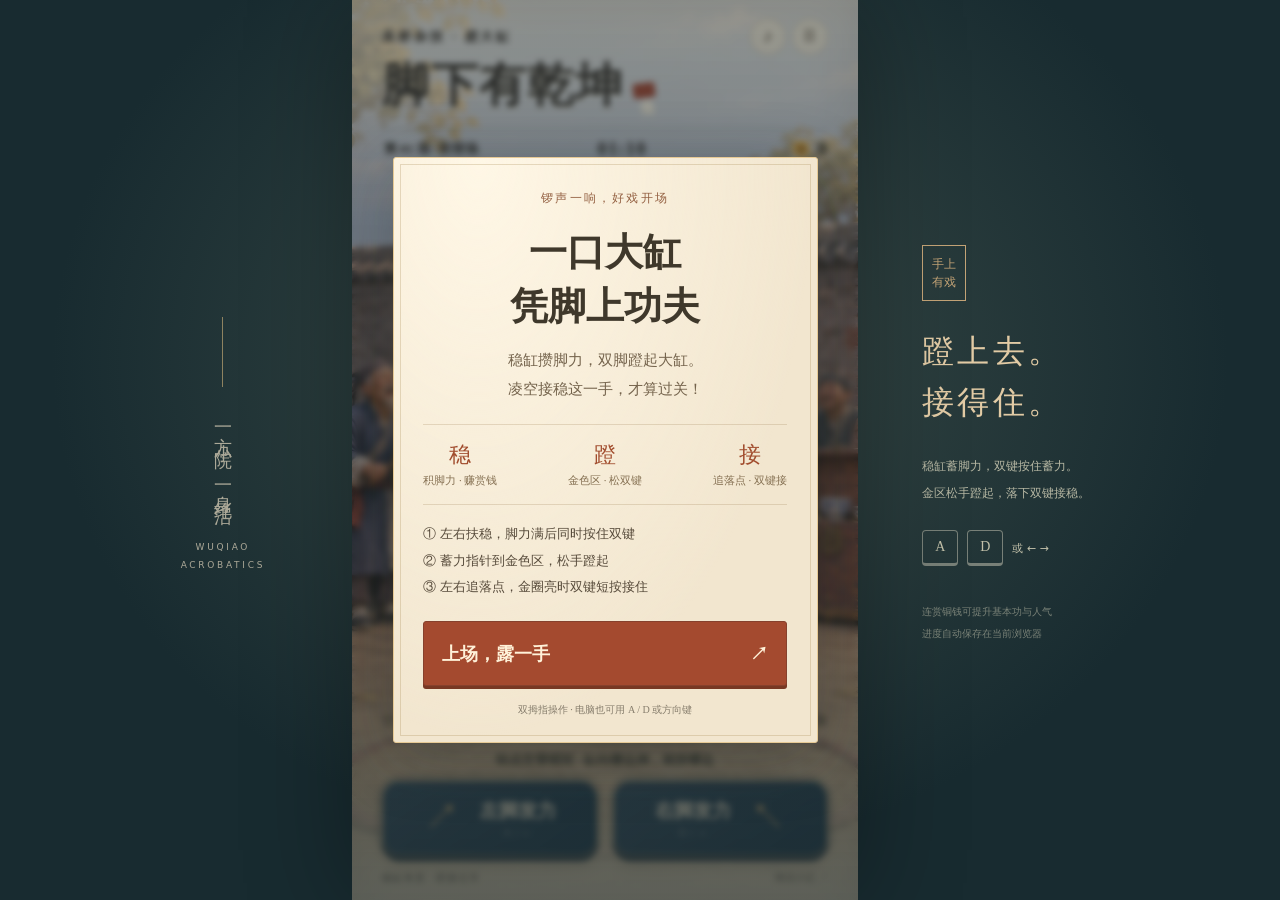
==== commit f29a4b54: "Add charged aerial vat kicks, timed catches and escalating stages" ====
--- a/index.html
+++ b/index.html
@@ -2,13 +2,16 @@
 <html lang="zh-CN">
 <head>
   <meta charset="UTF-8"><meta name="viewport" content="width=device-width, initial-scale=1, viewport-fit=cover, maximum-scale=1">
-  <meta name="theme-color" content="#243b44"><meta name="description" content="以吴桥蹬大缸为灵感的双指平衡游戏。稳住大缸，赢得满堂彩。">
+  <meta name="theme-color" content="#243b44"><meta name="description" content="以吴桥蹬大缸为灵感的双指平衡游戏。稳缸蓄力、凌空蹬起、追准落点、双脚接稳。">
   <title>脚下有乾坤 · 吴桥蹬大缸</title>
   <link rel="icon" href="data:image/svg+xml,%3Csvg xmlns='http://www.w3.org/2000/svg' viewBox='0 0 80 80'%3E%3Crect width='80' height='80' rx='20' fill='%23243b44'/%3E%3Ctext x='40' y='55' text-anchor='middle' font-size='48' fill='%23edc584'%3E技%3C/text%3E%3C/svg%3E">
   <style>:root{color-scheme:light;--ink:#263e47;--paper:#f7e8cd;--gold:#ebbf71;--red:#a1432b;--serif:'Noto Serif SC','Songti SC','STSong',serif}
 *{box-sizing:border-box;-webkit-tap-highlight-color:transparent}html,body{margin:0;min-height:100%;overscroll-behavior:none}body{background:#182b30;color:var(--paper);font-family:var(--serif);display:flex;align-items:center;justify-content:center;min-height:100vh;min-height:100svh;gap:64px;background-image:radial-gradient(ellipse at 50% 40%,#3a4c48 0,transparent 65%);overflow:hidden}button{font:inherit;cursor:pointer;border:0;color:inherit;touch-action:manipulation}button:focus-visible{outline:3px solid #eebc62;outline-offset:4px}button:disabled{cursor:default;opacity:.5}button:active{filter:brightness(.96)}.game{position:relative;width:min(100vw,56.25vh);width:min(100vw,56.25svh);height:min(177.7778vw,100vh);height:min(177.7778vw,100svh);aspect-ratio:9/16;overflow:hidden;container-type:inline-size;background:#a99b81;box-shadow:0 0 100px #0005;user-select:none;-webkit-user-select:none;isolation:isolate}canvas{position:absolute;inset:0;width:100%;height:100%}.vignette{position:absolute;inset:0;pointer-events:none;background:linear-gradient(180deg,#f5e8cec7 0%,#f4e8d29c 13%,transparent 30%,transparent 72%,#e5d1ac99 87%,#eddcbd 100%);box-shadow:inset 0 0 50px #3c271a26}.header{position:absolute;top:2.1%;left:6%;right:6%;color:#332a21}.topline{display:flex;align-items:center;justify-content:space-between}.edition{font-size:calc(var(--u, 3.9px) * 2.6);letter-spacing:.22em;font-weight:700}.header-actions{display:flex;gap:calc(var(--u, 3.9px) * 1.2)}.icon-button{background:#f8e8cb90;border:1px solid #70593b44;border-radius:50%;height:calc(var(--u, 3.9px) * 7.1);width:calc(var(--u, 3.9px) * 7.1);color:#473623;font-family:Georgia,serif;font-size:calc(var(--u, 3.9px) * 3.7);display:grid;place-items:center;line-height:1}.header h1{margin:calc(var(--u, 3.9px) * .5) 0 calc(var(--u, 3.9px) * 2.7);font-size:calc(var(--u, 3.9px) * 9.2);letter-spacing:.025em;font-weight:900;line-height:1.25;text-shadow:0 2px #f7e8c799}.seal{display:inline-block;font-size:calc(var(--u, 3.9px) * 2.5);writing-mode:vertical-rl;background:var(--red);color:#fff2dc;border-radius:2px;padding:calc(var(--u, 3.9px) * 1.2) calc(var(--u, 3.9px) * .6);vertical-align:middle;margin-left:calc(var(--u, 3.9px) * 2);transform:rotate(-7deg);font-weight:600;letter-spacing:.1em}.hud{display:flex;align-items:center;justify-content:space-between;border-top:1px solid #5c4b3555;border-bottom:1px solid #5c4b3555;padding:calc(var(--u, 3.9px) * 1.6) calc(var(--u, 3.9px) * .3);font-size:calc(var(--u, 3.9px) * 2.6);font-weight:600;gap:calc(var(--u, 3.9px) * 3)}.timer{font-family:Georgia,serif;font-variant-numeric:tabular-nums;font-size:calc(var(--u, 3.9px) * 3.7);letter-spacing:.06em}.purse{display:flex;align-items:center;gap:calc(var(--u, 3.9px) * 1.4);min-width:calc(var(--u, 3.9px) * 12);justify-content:end}.purse b{font-family:Georgia,serif;font-size:calc(var(--u, 3.9px) * 3.7)}.coin-icon{display:inline-block;width:calc(var(--u, 3.9px) * 3.5);height:calc(var(--u, 3.9px) * 3.5);border-radius:50%;background:#d99a38;box-shadow:inset 0 0 0 2px #edc978,0 1px 2px #4332;position:relative}.coin-icon:after{content:'';position:absolute;width:28%;height:28%;background:#8c601f;inset:36%}.balance-area{position:absolute;top:18.1%;left:16%;right:16%;color:#3c3429}.balance-label{display:flex;justify-content:space-between;font-size:calc(var(--u, 3.9px) * 2.7);font-weight:700;margin-bottom:calc(var(--u, 3.9px) * 1.6)}.balance-track{height:calc(var(--u, 3.9px) * 2.3);background:linear-gradient(90deg,#c36d42,#dbbb76 24%,#dbbb76 76%,#c36d42);border:1px solid #f8e9c5;border-radius:10px;position:relative;box-shadow:0 1px 4px #30201030}.safe-zone{position:absolute;left:32%;width:36%;top:0;bottom:0;background:#728d6a}.balance-center{position:absolute;left:50%;top:0;bottom:0;border-left:1px solid #f5e5c4aa}.needle{position:absolute;left:50%;top:calc(var(--u, 3.9px) * -1.2);width:calc(var(--u, 3.9px) * 2.5);height:calc(var(--u, 3.9px) * 4.6);transform:translateX(-50%);background:#ffedd0;border:1px solid #4d3f2c;box-shadow:0 1px 3px #0006;border-radius:2px;will-change:left}.crowd-state{display:flex;justify-content:space-between;gap:8px;font-size:calc(var(--u, 3.9px) * 2.35);margin-top:calc(var(--u, 3.9px) * 1.9);letter-spacing:.025em;text-shadow:0 1px 5px #fff9}.crowd-state strong{color:#973e22;white-space:nowrap}.controls{position:absolute;bottom:1.7%;left:6%;right:6%;color:#3a3025}.progress-caption{display:flex;align-items:baseline;justify-content:space-between;font-size:calc(var(--u, 3.9px) * 2.6);letter-spacing:.07em}.progress-caption b{font-family:Georgia,var(--serif);font-size:calc(var(--u, 3.9px) * 2.5);font-weight:500}.progress-caption em{font-size:calc(var(--u, 3.9px) * 4.8);font-style:normal}.progress-track{height:calc(var(--u, 3.9px) * .8);background:#6c573f38;margin:calc(var(--u, 3.9px) * 1.2) 0;border-radius:5px;overflow:hidden}.progress-track span{height:100%;width:0;background:#9f472c;display:block;transition:width .12s linear}.control-hint{text-align:center;font-size:calc(var(--u, 3.9px) * 2.5);margin:calc(var(--u, 3.9px) * 2.1) 0;color:#594c39;font-weight:600}.pads{display:flex;gap:calc(var(--u, 3.9px) * 3)}.pad{position:relative;flex:1;display:flex;align-items:center;justify-content:center;gap:calc(var(--u, 3.9px) * 4);height:calc(var(--u, 3.9px) * 15);background:linear-gradient(145deg,#3d5361,#243e4c);border:1px solid #d9b67b;outline:1px solid #34414b;outline-offset:2px;border-radius:calc(var(--u, 3.9px) * 3.5);box-shadow:0 5px 0 #22323b,0 8px 15px #38260c35,inset 0 1px #ffffff30;color:#ffedcd;touch-action:none;font-size:calc(var(--u, 3.9px) * 3.8);font-weight:700;transition:transform .08s,box-shadow .08s}.pad small{display:block;text-align:center;font:calc(var(--u, 3.9px) * 1.7) system-ui,sans-serif;opacity:.5;letter-spacing:.12em;margin-top:calc(var(--u, 3.9px) * .8)}.pad-icon{font-family:serif;font-size:calc(var(--u, 3.9px) * 7);font-weight:400;color:#e4b875}.pad.pressed{transform:translateY(3px);box-shadow:0 2px 0 #22323b,0 0 20px #efbb6177,inset 0 0 12px #f3c16e44;border-color:#ffdda0}.bottom-caption{display:flex;justify-content:space-between;margin-top:calc(var(--u, 3.9px) * 3);font-size:calc(var(--u, 3.9px) * 2);opacity:.7;letter-spacing:.09em}.bottom-caption button{padding:0;background:transparent;font-size:inherit}.toast{position:absolute;top:28%;left:50%;transform:translate(-50%,-10px);background:#263e47ee;color:#fff1d6;border:1px solid #d8b88088;padding:calc(var(--u, 3.9px) * 2) calc(var(--u, 3.9px) * 4);border-radius:6px;font-size:calc(var(--u, 3.9px) * 3);white-space:nowrap;opacity:0;transition:.25s;pointer-events:none;z-index:4}.toast.show{opacity:1;transform:translate(-50%,0)}.combo-stamp{position:absolute;top:39%;right:6%;writing-mode:vertical-rl;background:#a33e28e8;border:2px solid #f4d598;color:#ffe7bb;padding:calc(var(--u, 3.9px) * 2) calc(var(--u, 3.9px) * 1.6);font-size:calc(var(--u, 3.9px) * 3.8);transform:rotate(8deg) scale(.5);opacity:0;transition:.3s;pointer-events:none;box-shadow:0 2px 8px #0002}.combo-stamp.show{opacity:1;transform:rotate(8deg) scale(1)}.combo-stamp b{font:calc(var(--u, 3.9px) * 6) Georgia,serif;writing-mode:horizontal-tb;margin-top:calc(var(--u, 3.9px) * 1)}.foot-cue{position:absolute;top:56%;padding:calc(var(--u, 3.9px) * .5) calc(var(--u, 3.9px) * 1.5);background:#fff1d5d9;border:1px solid #cba466;border-radius:10px;color:#6b4927;font-size:calc(var(--u, 3.9px) * 2.3);opacity:0;pointer-events:none}.left-cue{left:30%}.right-cue{left:52%}.overlay{position:absolute;inset:0;z-index:10;display:flex;align-items:center;justify-content:center;background:linear-gradient(#1e2e3666,#182529a8);backdrop-filter:blur(3px);padding:8%;transition:opacity .25s}.overlay.hidden{opacity:0;pointer-events:none;visibility:hidden}.panel{width:100%;background:#f2e6cf;color:#3f382b;padding:7% 7% 5%;border:1px solid #e6c994;box-shadow:0 12px 65px #1a201e55;position:relative;border-radius:3px;text-align:center;background-image:radial-gradient(ellipse at 20% 0,#fff7e6,transparent 70%);max-height:95%;overflow:auto;scrollbar-width:thin}.panel:before{content:'';position:absolute;inset:6px;border:1px solid #a3834b44;pointer-events:none}.eyebrow{font-size:calc(var(--u, 3.9px) * 2.4);letter-spacing:.18em;color:#946143}.panel h2{font-size:calc(var(--u, 3.9px) * 7.6);line-height:1.4;font-weight:800;margin:calc(var(--u, 3.9px) * 3.8) 0 calc(var(--u, 3.9px) * 2.5)}.intro-copy{font-size:calc(var(--u, 3.9px) * 3);line-height:1.9;color:#74634c;margin:0}.reward-ladder{display:flex;border-block:1px solid #93744638;margin:calc(var(--u, 3.9px) * 4) 0;padding:calc(var(--u, 3.9px) * 3) 0;justify-content:space-between;font-size:calc(var(--u, 3.9px) * 2.15);color:#857052;gap:calc(var(--u, 3.9px) * 1)}.reward-ladder b{display:block;font:calc(var(--u, 3.9px) * 4.3) Georgia,var(--serif);color:#a14c2d;margin-bottom:calc(var(--u, 3.9px) * 1)}.how-to{display:grid;gap:calc(var(--u, 3.9px) * 1.7);text-align:left;font-size:calc(var(--u, 3.9px) * 2.6);margin:calc(var(--u, 3.9px) * 4) 0 calc(var(--u, 3.9px) * 5);color:#574b3b}.primary{width:100%;background:#a44a2f;color:#fff2d9;padding:calc(var(--u, 3.9px) * 3.8) calc(var(--u, 3.9px) * 3.5);font-size:calc(var(--u, 3.9px) * 3.5);font-weight:700;display:flex;align-items:center;justify-content:space-between;border:1px solid #86412d;box-shadow:0 3px 0 #783823;border-radius:3px}.primary:hover{background:#b25435}.panel-foot{font-size:calc(var(--u, 3.9px) * 2);opacity:.6;margin:calc(var(--u, 3.9px) * 3) 0 calc(var(--u, 3.9px) * .5);line-height:1.7}.loading{position:absolute;inset:0;background:#e9ddc4;z-index:20;display:flex;flex-direction:column;align-items:center;justify-content:center;color:#514330;gap:18px;transition:opacity .5s}.loading.hidden{opacity:0;pointer-events:none}.loading-mark{font-size:calc(var(--u, 3.9px) * 14);border:2px solid #a14e34;width:calc(var(--u, 3.9px) * 25);height:calc(var(--u, 3.9px) * 25);display:grid;place-items:center;color:#a14e34;border-radius:50%;margin-bottom:15px}.loading b{font-size:calc(var(--u, 3.9px) * 4);letter-spacing:.2em}.loading>span:last-of-type{font-size:calc(var(--u, 3.9px) * 2.5);opacity:.65}.load-line{width:30%;height:2px;background:#aa8d5b44;overflow:hidden}.load-line i{display:block;width:40%;height:100%;background:#a14e34;animation:load 1.4s infinite ease-in-out}@keyframes load{from{transform:translateX(-100%)}to{transform:translateX(350%)}}.desktop-note{display:flex;flex-direction:column;align-items:center;gap:30px;width:130px;opacity:.65}.note-rule{width:1px;height:70px;background:#c9ad77}.vertical-label{writing-mode:vertical-rl;font-size:18px;letter-spacing:.35em}.desktop-note p{font:9px/2 system-ui,sans-serif;letter-spacing:.3em;text-align:center}.desktop-instructions{width:200px;align-self:center}.small-seal{border:1px solid #c4a477;color:#c4a477;padding:9px;display:inline-block;font-size:12px;line-height:1.5}.desktop-instructions h3{font-size:32px;line-height:1.6;font-weight:500;letter-spacing:.1em;margin:25px 0;color:#e2cba5}.desktop-instructions p{font-size:12px;line-height:2.2;color:#b6b7a3}.key-row{display:flex;gap:9px;align-items:center;margin:24px 0;font:11px system-ui;color:#c2c0a9}kbd{border:1px solid #788078;border-bottom-width:3px;border-radius:4px;padding:8px 12px;font:14px Georgia}.desktop-instructions .tiny{font-size:10px;opacity:.6;margin-top:35px}.result-score{display:flex;justify-content:center;gap:calc(var(--u, 3.9px) * 5);margin:calc(var(--u, 3.9px) * 3) 0}.result-score div{min-width:25%;font-size:calc(var(--u, 3.9px) * 2.2);color:#77654d}.result-score strong{display:block;font:calc(var(--u, 3.9px) * 6) Georgia,var(--serif);color:#a14c2d;margin-bottom:calc(var(--u, 3.9px) * 1)}.result-reason{font-size:calc(var(--u, 3.9px) * 2.8);line-height:1.8;color:#77654d}.shop{border-block:1px solid #b49b724d;margin:calc(var(--u, 3.9px) * 4) 0;padding:calc(var(--u, 3.9px) * 2) 0}.shop-row{display:flex;align-items:center;justify-content:space-between;gap:calc(var(--u, 3.9px) * 2);text-align:left;padding:calc(var(--u, 3.9px) * 2) 0}.shop-row b{display:block;font-size:calc(var(--u, 3.9px) * 2.8)}.shop-row small{display:block;color:#897558;font-size:calc(var(--u, 3.9px) * 2.1);margin-top:calc(var(--u, 3.9px) * .7)}.buy{background:#2d4752;color:#f5e1bb;padding:calc(var(--u, 3.9px) * 2) calc(var(--u, 3.9px) * 2.5);font-size:calc(var(--u, 3.9px) * 2.5);border-radius:3px;white-space:nowrap}.secondary{width:100%;margin-top:calc(var(--u, 3.9px) * 2);background:transparent;border:1px solid #aa927066;padding:calc(var(--u, 3.9px) * 2.7);font-size:calc(var(--u, 3.9px) * 2.7);color:#6c5940}.about-copy{text-align:left;font-size:calc(var(--u, 3.9px) * 2.7);line-height:1.9;color:#6c5940}.about-copy a{color:#9d4b2e}.level-chooser{display:flex;gap:calc(var(--u, 3.9px) * 1.5);margin-bottom:calc(var(--u, 3.9px) * 3)}.level-chooser button{flex:1;background:#e2d2b4;border:1px solid #bda780;padding:calc(var(--u, 3.9px) * 1.8) calc(var(--u, 3.9px) * .5);font-size:calc(var(--u, 3.9px) * 2.1)}.level-chooser button.selected{background:#2e4650;color:#f2dfbc}.error-note{font-size:calc(var(--u, 3.9px) * 3);line-height:1.8;padding:calc(var(--u, 3.9px) * 6);text-align:center;color:#983e2a}@media(max-width:1050px){body{gap:30px}.desktop-note{display:none}}@media(max-width:760px){body{gap:0;background:#253940}.desktop-instructions{display:none}.game{box-shadow:none}.pad small{display:none}}@media(prefers-reduced-motion:reduce){*{scroll-behavior:auto!important}.load-line i{animation:none}}
 
 .loading[hidden]{display:none!important}
+
+/* The same two controls carry balancing, charging and catching. */
+.pad b{font-weight:inherit}.act-label{position:absolute;left:8%;right:8%;top:77%;text-align:center;color:#fff0ca;text-shadow:0 1px 4px #322414,0 1px 8px #322414;font-size:calc(var(--u, 3.9px) * 2.8);letter-spacing:.08em;pointer-events:none}.skill-track .safe-zone{background:#f5ca63;box-shadow:0 0 12px #e5aa4b88}.progress-track.charged span{background:linear-gradient(90deg,#b76c35,#f5d386)}.game[data-phase="charge"] .pad{border-color:#ffe0a0;background:linear-gradient(145deg,#826136,#5b442d)}.game[data-phase="flight"] .pad{border-color:#ffe0a0}.game[data-phase="flight"] .act-label{color:#ffe3a4}.game[data-phase="won"] .act-label{font-size:calc(var(--u, 3.9px) * 3.4)}.combo-stamp b{font-size:calc(var(--u, 3.9px) * 4.3)}.control-hint{min-height:calc(var(--u, 3.9px) * 3)}.balance-label{white-space:nowrap;gap:calc(var(--u, 3.9px) * 2)}
 </style>
 </head>
 <body>
@@ -29,26 +32,27 @@
   <div id="toast" class="toast" role="status"></div>
   <div class="combo-stamp" id="combo-stamp"><span>满堂彩</span><b>×3</b></div>
   <div class="foot-cue left-cue" id="left-cue">左脚 ↑</div><div class="foot-cue right-cue" id="right-cue">右脚 ↑</div>
+  <div class="act-label" id="act-label">凌空接缸 · 双脚见真章</div>
   <footer class="controls">
     <div class="progress-caption"><span id="objective">稳转目标</span><b><em id="stable-seconds">0.0</em><span id="target-seconds"> / 15 秒</span></b></div>
     <div class="progress-track"><span id="progress"></span></div>
     <div id="hint" class="control-hint">缸往哪边倒，就按哪边扶稳</div>
-    <div class="pads"><button id="left" class="pad" aria-label="左脚发力，向右扶正"><span class="pad-icon">↗</span><span>左脚发力<small>A / ←</small></span></button><button id="right" class="pad" aria-label="右脚发力，向左扶正"><span>右脚发力<small>D / →</small></span><span class="pad-icon">↖</span></button></div>
-    <div class="bottom-caption"><span>稳住有赏 · 好戏连场</span><button id="about" aria-label="了解吴桥蹬大缸">绝活小记 ↗</button></div>
+    <div class="pads"><button id="left" class="pad" aria-label="左脚发力，向右扶正"><span class="pad-icon">↗</span><span><b id="left-text">左脚发力</b><small>A / ←</small></span></button><button id="right" class="pad" aria-label="右脚发力，向左扶正"><span><b id="right-text">右脚发力</b><small>D / →</small></span><span class="pad-icon">↖</span></button></div>
+    <div class="bottom-caption"><span>稳缸有赏 · 蹬接过关</span><button id="about" aria-label="了解吴桥蹬大缸">绝活小记 ↗</button></div>
   </footer>
   <section class="overlay" id="overlay" aria-label="游戏菜单">
     <div class="panel intro" id="panel">
       <span class="eyebrow">锣声一响，好戏开场</span><h2>一口大缸<br>凭脚上功夫</h2>
-      <p class="intro-copy">左右双脚稳住大缸。稳得越久，<br>喝彩越响，赏钱越多。</p>
-      <div class="reward-ladder"><span><b>3 秒</b>有人叫好</span><span><b>7 秒</b>掌声四起</span><span><b>12 秒</b>赏钱 ×5</span></div>
-      <div class="how-to"><span>① 缸向左倾 → 左脚发力</span><span>② 缸向右倾 → 右脚发力</span><span>③ 轻点交替续转，按住持续扶正</span></div>
+      <p class="intro-copy">稳缸攒脚力，双脚蹬起大缸。<br>凌空接稳这一手，才算过关！</p>
+      <div class="reward-ladder"><span><b>稳</b>积脚力 · 赚赏钱</span><span><b>蹬</b>金色区 · 松双键</span><span><b>接</b>追落点 · 双键接</span></div>
+      <div class="how-to"><span>① 左右扶稳，脚力满后同时按住双键</span><span>② 蓄力指针到金色区，松手蹬起</span><span>③ 左右追落点，金圈亮时双键短按接住</span></div>
       <button class="primary" id="start">上场，露一手 <span>↗</span></button>
       <p class="panel-foot">双拇指操作 · 电脑也可用 A / D 或方向键</p>
     </div>
   </section>
-  <div class="loading" id="loading"><span class="loading-mark">技</span><b>好戏，正在准备</b><span id="load-status">正在启动 · 手机兼容版 v2</span><div class="load-line"><i></i></div></div>
+  <div class="loading" id="loading"><span class="loading-mark">技</span><b>好戏，正在准备</b><span id="load-status">正在启动 · 凌空接缸版 v3</span><div class="load-line"><i></i></div></div>
 <noscript><style>.loading{display:none!important}</style><p class="error-note">当前浏览器没有启用 JavaScript，无法运行游戏。请在支持 JavaScript 的浏览器中打开。</p></noscript></main>
-<aside class="desktop-instructions"><span class="small-seal">手上<br>有戏</span><h3>稳住。<br>满堂喝彩。</h3><p>左右轻点，续上转劲。<br>缸向哪边倾，就往哪边扶。</p><div class="key-row"><kbd>A</kbd><kbd>D</kbd><span>或 ← →</span></div><p class="tiny">连赏铜钱可提升基本功与人气<br>进度自动保存在当前浏览器</p></aside>
+<aside class="desktop-instructions"><span class="small-seal">手上<br>有戏</span><h3>蹬上去。<br>接得住。</h3><p>稳缸蓄脚力，双键按住蓄力。<br>金区松手蹬起，落下双键接稳。</p><div class="key-row"><kbd>A</kbd><kbd>D</kbd><span>或 ← →</span></div><p class="tiny">连赏铜钱可提升基本功与人气<br>进度自动保存在当前浏览器</p></aside>
 <script>(function () {
   var ready = false;
   var failed = false;
@@ -90,81 +94,106 @@
 <script>(()=>{
 const EMBEDDED_ASSETS={"background": "[data-uri]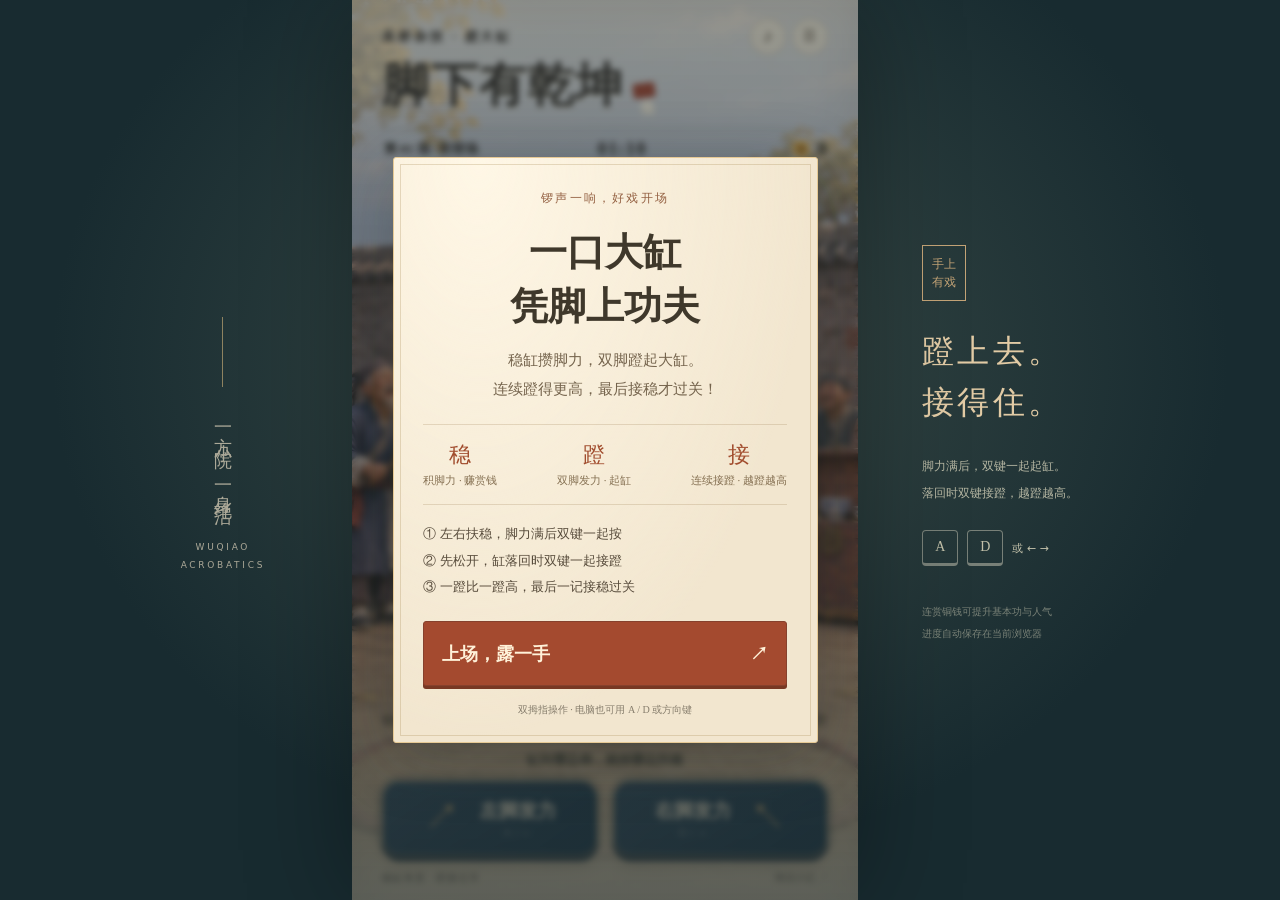
==== commit d0f13c92: "Rework ultimate into rising kick chains with articulated leg animation" ====
--- a/index.html
+++ b/index.html
@@ -2,7 +2,7 @@
 <html lang="zh-CN">
 <head>
   <meta charset="UTF-8"><meta name="viewport" content="width=device-width, initial-scale=1, viewport-fit=cover, maximum-scale=1">
-  <meta name="theme-color" content="#243b44"><meta name="description" content="以吴桥蹬大缸为灵感的双指平衡游戏。稳缸蓄力、凌空蹬起、追准落点、双脚接稳。">
+  <meta name="theme-color" content="#243b44"><meta name="description" content="以吴桥蹬大缸为灵感的双指平衡游戏。双脚连续接蹬，越蹬越高，最后一记接稳过关。">
   <title>脚下有乾坤 · 吴桥蹬大缸</title>
   <link rel="icon" href="data:image/svg+xml,%3Csvg xmlns='http://www.w3.org/2000/svg' viewBox='0 0 80 80'%3E%3Crect width='80' height='80' rx='20' fill='%23243b44'/%3E%3Ctext x='40' y='55' text-anchor='middle' font-size='48' fill='%23edc584'%3E技%3C/text%3E%3C/svg%3E">
   <style>:root{color-scheme:light;--ink:#263e47;--paper:#f7e8cd;--gold:#ebbf71;--red:#a1432b;--serif:'Noto Serif SC','Songti SC','STSong',serif}
@@ -12,6 +12,10 @@
 
 /* The same two controls carry balancing, charging and catching. */
 .pad b{font-weight:inherit}.act-label{position:absolute;left:8%;right:8%;top:77%;text-align:center;color:#fff0ca;text-shadow:0 1px 4px #322414,0 1px 8px #322414;font-size:calc(var(--u, 3.9px) * 2.8);letter-spacing:.08em;pointer-events:none}.skill-track .safe-zone{background:#f5ca63;box-shadow:0 0 12px #e5aa4b88}.progress-track.charged span{background:linear-gradient(90deg,#b76c35,#f5d386)}.game[data-phase="charge"] .pad{border-color:#ffe0a0;background:linear-gradient(145deg,#826136,#5b442d)}.game[data-phase="flight"] .pad{border-color:#ffe0a0}.game[data-phase="flight"] .act-label{color:#ffe3a4}.game[data-phase="won"] .act-label{font-size:calc(var(--u, 3.9px) * 3.4)}.combo-stamp b{font-size:calc(var(--u, 3.9px) * 4.3)}.control-hint{min-height:calc(var(--u, 3.9px) * 3)}.balance-label{white-space:nowrap;gap:calc(var(--u, 3.9px) * 2)}
+
+.chain-active .header h1{display:none}.chain-active .hud{margin-top:calc(var(--u, 3.9px) * 2)}.chain-active .balance-area{display:none}.chain-active .vignette{background:linear-gradient(180deg,#f4e8cec7,transparent 14%,transparent 76%,#eddcbd 100%)}.chain-active .act-label{top:75%;font-size:calc(var(--u, 3.9px) * 3.7);font-weight:700}.catch-now .pad{background:linear-gradient(145deg,#a2783e,#71512d);border-color:#ffe4a8;box-shadow:0 5px 0 #513d25,0 0 22px #ffd47a88}.chain-active .toast{top:68%;font-size:calc(var(--u, 3.9px) * 2.7)}.chain-active .combo-stamp{top:38%}.chain-active .control-hint{color:#6d3f23;font-size:calc(var(--u, 3.9px) * 2.7)}
+
+.chain-active .header{top:1.2%}
 </style>
 </head>
 <body>
@@ -32,7 +36,7 @@
   <div id="toast" class="toast" role="status"></div>
   <div class="combo-stamp" id="combo-stamp"><span>满堂彩</span><b>×3</b></div>
   <div class="foot-cue left-cue" id="left-cue">左脚 ↑</div><div class="foot-cue right-cue" id="right-cue">右脚 ↑</div>
-  <div class="act-label" id="act-label">凌空接缸 · 双脚见真章</div>
+  <div class="act-label" id="act-label">连环蹬缸 · 越蹬越高</div>
   <footer class="controls">
     <div class="progress-caption"><span id="objective">稳转目标</span><b><em id="stable-seconds">0.0</em><span id="target-seconds"> / 15 秒</span></b></div>
     <div class="progress-track"><span id="progress"></span></div>
@@ -43,16 +47,16 @@
   <section class="overlay" id="overlay" aria-label="游戏菜单">
     <div class="panel intro" id="panel">
       <span class="eyebrow">锣声一响，好戏开场</span><h2>一口大缸<br>凭脚上功夫</h2>
-      <p class="intro-copy">稳缸攒脚力，双脚蹬起大缸。<br>凌空接稳这一手，才算过关！</p>
-      <div class="reward-ladder"><span><b>稳</b>积脚力 · 赚赏钱</span><span><b>蹬</b>金色区 · 松双键</span><span><b>接</b>追落点 · 双键接</span></div>
-      <div class="how-to"><span>① 左右扶稳，脚力满后同时按住双键</span><span>② 蓄力指针到金色区，松手蹬起</span><span>③ 左右追落点，金圈亮时双键短按接住</span></div>
+      <p class="intro-copy">稳缸攒脚力，双脚蹬起大缸。<br>连续蹬得更高，最后接稳才过关！</p>
+      <div class="reward-ladder"><span><b>稳</b>积脚力 · 赚赏钱</span><span><b>蹬</b>双脚发力 · 起缸</span><span><b>接</b>连续接蹬 · 越蹬越高</span></div>
+      <div class="how-to"><span>① 左右扶稳，脚力满后双键一起按</span><span>② 先松开，缸落回时双键一起接蹬</span><span>③ 一蹬比一蹬高，最后一记接稳过关</span></div>
       <button class="primary" id="start">上场，露一手 <span>↗</span></button>
       <p class="panel-foot">双拇指操作 · 电脑也可用 A / D 或方向键</p>
     </div>
   </section>
-  <div class="loading" id="loading"><span class="loading-mark">技</span><b>好戏，正在准备</b><span id="load-status">正在启动 · 凌空接缸版 v3</span><div class="load-line"><i></i></div></div>
+  <div class="loading" id="loading"><span class="loading-mark">技</span><b>好戏，正在准备</b><span id="load-status">正在启动 · 连环蹬缸版 v4</span><div class="load-line"><i></i></div></div>
 <noscript><style>.loading{display:none!important}</style><p class="error-note">当前浏览器没有启用 JavaScript，无法运行游戏。请在支持 JavaScript 的浏览器中打开。</p></noscript></main>
-<aside class="desktop-instructions"><span class="small-seal">手上<br>有戏</span><h3>蹬上去。<br>接得住。</h3><p>稳缸蓄脚力，双键按住蓄力。<br>金区松手蹬起，落下双键接稳。</p><div class="key-row"><kbd>A</kbd><kbd>D</kbd><span>或 ← →</span></div><p class="tiny">连赏铜钱可提升基本功与人气<br>进度自动保存在当前浏览器</p></aside>
+<aside class="desktop-instructions"><span class="small-seal">手上<br>有戏</span><h3>蹬上去。<br>接得住。</h3><p>脚力满后，双键一起起缸。<br>落回时双键接蹬，越蹬越高。</p><div class="key-row"><kbd>A</kbd><kbd>D</kbd><span>或 ← →</span></div><p class="tiny">连赏铜钱可提升基本功与人气<br>进度自动保存在当前浏览器</p></aside>
 <script>(function () {
   var ready = false;
   var failed = false;
@@ -94,16 +98,16 @@
 <script>(()=>{
 const EMBEDDED_ASSETS={"background": "[data-uri]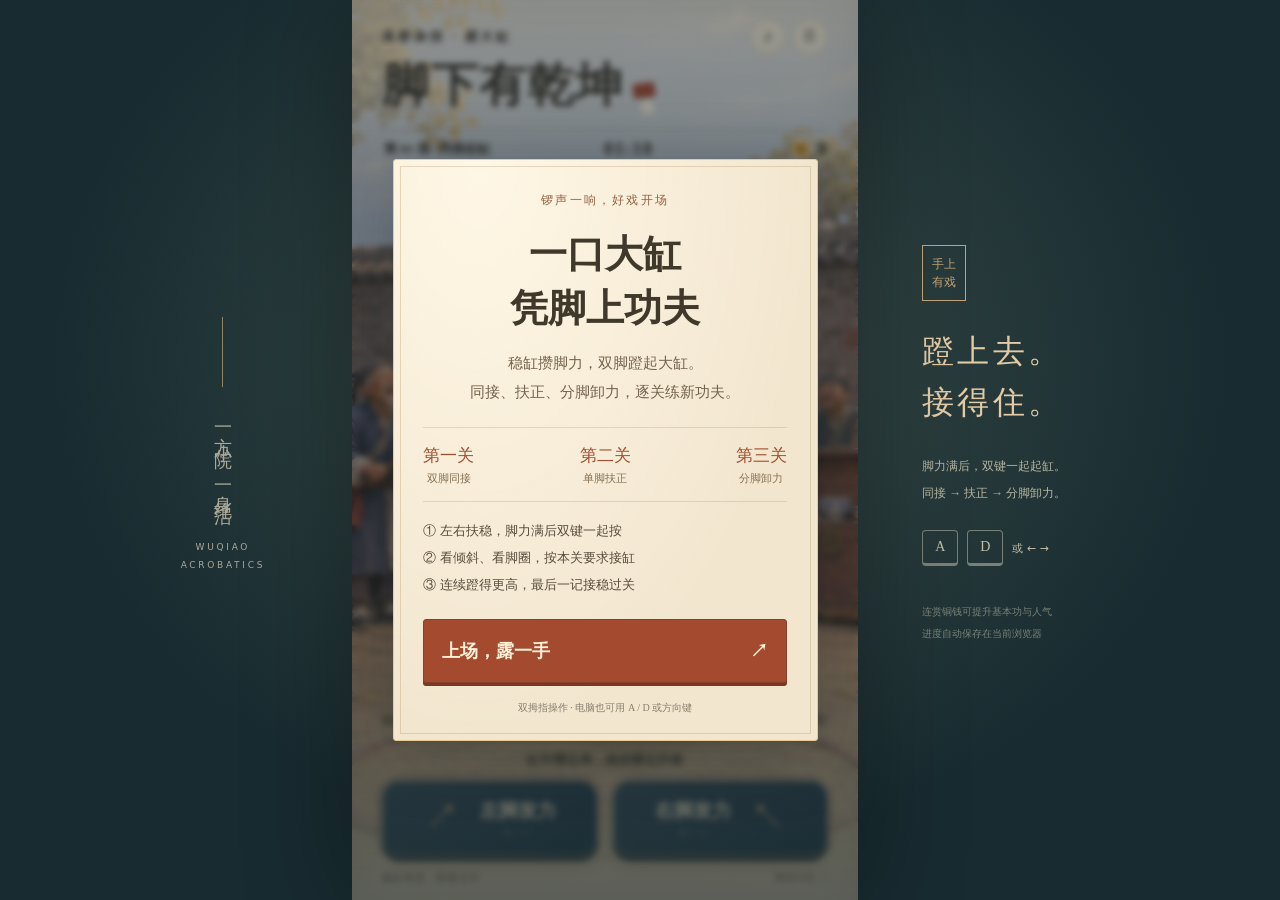
==== commit dc23a239: "Add distinct timing, tilt correction and staggered-foot stage mechanics" ====
--- a/index.html
+++ b/index.html
@@ -16,6 +16,8 @@
 .chain-active .header h1{display:none}.chain-active .hud{margin-top:calc(var(--u, 3.9px) * 2)}.chain-active .balance-area{display:none}.chain-active .vignette{background:linear-gradient(180deg,#f4e8cec7,transparent 14%,transparent 76%,#eddcbd 100%)}.chain-active .act-label{top:75%;font-size:calc(var(--u, 3.9px) * 3.7);font-weight:700}.catch-now .pad{background:linear-gradient(145deg,#a2783e,#71512d);border-color:#ffe4a8;box-shadow:0 5px 0 #513d25,0 0 22px #ffd47a88}.chain-active .toast{top:68%;font-size:calc(var(--u, 3.9px) * 2.7)}.chain-active .combo-stamp{top:38%}.chain-active .control-hint{color:#6d3f23;font-size:calc(var(--u, 3.9px) * 2.7)}
 
 .chain-active .header{top:1.2%}
+
+.stage-steps span{display:flex;gap:calc(var(--u, 3.9px) * 2);line-height:1.8}.stage-steps b{color:#a1432b;font:calc(var(--u, 3.9px) * 5) Georgia;min-width:calc(var(--u, 3.9px) * 5)}.toast{max-width:88%;white-space:normal;text-align:center;line-height:1.5}.game[data-phase="support"] .balance-area,.game[data-phase="splitcatch"] .balance-area{display:block;top:13%;background:#f4e6ccc9;padding:calc(var(--u, 3.9px) * 2);border-radius:calc(var(--u, 3.9px) * 1);left:13%;right:13%}.game[data-phase="splitcatch"] .safe-zone{background:#d4a653}.game[data-lesson="1"].catch-now #left,.game[data-lesson="2"].catch-now #left,.game[data-lesson="1"].catch-now #right,.game[data-lesson="2"].catch-now #right{box-shadow:0 5px 0 #22323b;background:linear-gradient(145deg,#3d5361,#243e4c)}.game[data-phase="flight"][data-foot="left"].catch-now #left,.game[data-phase="splitcatch"][data-foot="left"].catch-now #left,.game[data-phase="flight"][data-foot="right"].catch-now #right,.game[data-phase="splitcatch"][data-foot="right"].catch-now #right,.game[data-phase="support"].catch-now .pad{background:linear-gradient(145deg,#a2783e,#71512d)!important;box-shadow:0 5px 0 #513d25,0 0 22px #ffd47a88!important}.chain-active .act-label{font-size:calc(var(--u, 3.9px) * 3.3)}.reward-ladder b{font-size:calc(var(--u, 3.9px) * 3.4)}
 </style>
 </head>
 <body>
@@ -47,16 +49,16 @@
   <section class="overlay" id="overlay" aria-label="游戏菜单">
     <div class="panel intro" id="panel">
       <span class="eyebrow">锣声一响，好戏开场</span><h2>一口大缸<br>凭脚上功夫</h2>
-      <p class="intro-copy">稳缸攒脚力，双脚蹬起大缸。<br>连续蹬得更高，最后接稳才过关！</p>
-      <div class="reward-ladder"><span><b>稳</b>积脚力 · 赚赏钱</span><span><b>蹬</b>双脚发力 · 起缸</span><span><b>接</b>连续接蹬 · 越蹬越高</span></div>
-      <div class="how-to"><span>① 左右扶稳，脚力满后双键一起按</span><span>② 先松开，缸落回时双键一起接蹬</span><span>③ 一蹬比一蹬高，最后一记接稳过关</span></div>
+      <p class="intro-copy">稳缸攒脚力，双脚蹬起大缸。<br>同接、扶正、分脚卸力，逐关练新功夫。</p>
+      <div class="reward-ladder"><span><b>第一关</b>双脚同接</span><span><b>第二关</b>单脚扶正</span><span><b>第三关</b>分脚卸力</span></div>
+      <div class="how-to"><span>① 左右扶稳，脚力满后双键一起按</span><span>② 看倾斜、看脚圈，按本关要求接缸</span><span>③ 连续蹬得更高，最后一记接稳过关</span></div>
       <button class="primary" id="start">上场，露一手 <span>↗</span></button>
       <p class="panel-foot">双拇指操作 · 电脑也可用 A / D 或方向键</p>
     </div>
   </section>
-  <div class="loading" id="loading"><span class="loading-mark">技</span><b>好戏，正在准备</b><span id="load-status">正在启动 · 连环蹬缸版 v4</span><div class="load-line"><i></i></div></div>
+  <div class="loading" id="loading"><span class="loading-mark">技</span><b>好戏，正在准备</b><span id="load-status">正在启动 · 三阶功夫版 v5</span><div class="load-line"><i></i></div></div>
 <noscript><style>.loading{display:none!important}</style><p class="error-note">当前浏览器没有启用 JavaScript，无法运行游戏。请在支持 JavaScript 的浏览器中打开。</p></noscript></main>
-<aside class="desktop-instructions"><span class="small-seal">手上<br>有戏</span><h3>蹬上去。<br>接得住。</h3><p>脚力满后，双键一起起缸。<br>落回时双键接蹬，越蹬越高。</p><div class="key-row"><kbd>A</kbd><kbd>D</kbd><span>或 ← →</span></div><p class="tiny">连赏铜钱可提升基本功与人气<br>进度自动保存在当前浏览器</p></aside>
+<aside class="desktop-instructions"><span class="small-seal">手上<br>有戏</span><h3>蹬上去。<br>接得住。</h3><p>脚力满后，双键一起起缸。<br>同接 → 扶正 → 分脚卸力。</p><div class="key-row"><kbd>A</kbd><kbd>D</kbd><span>或 ← →</span></div><p class="tiny">连赏铜钱可提升基本功与人气<br>进度自动保存在当前浏览器</p></aside>
 <script>(function () {
   var ready = false;
   var failed = false;
@@ -98,9 +100,9 @@
 <script>(()=>{
 const EMBEDDED_ASSETS={"background": "[data-uri]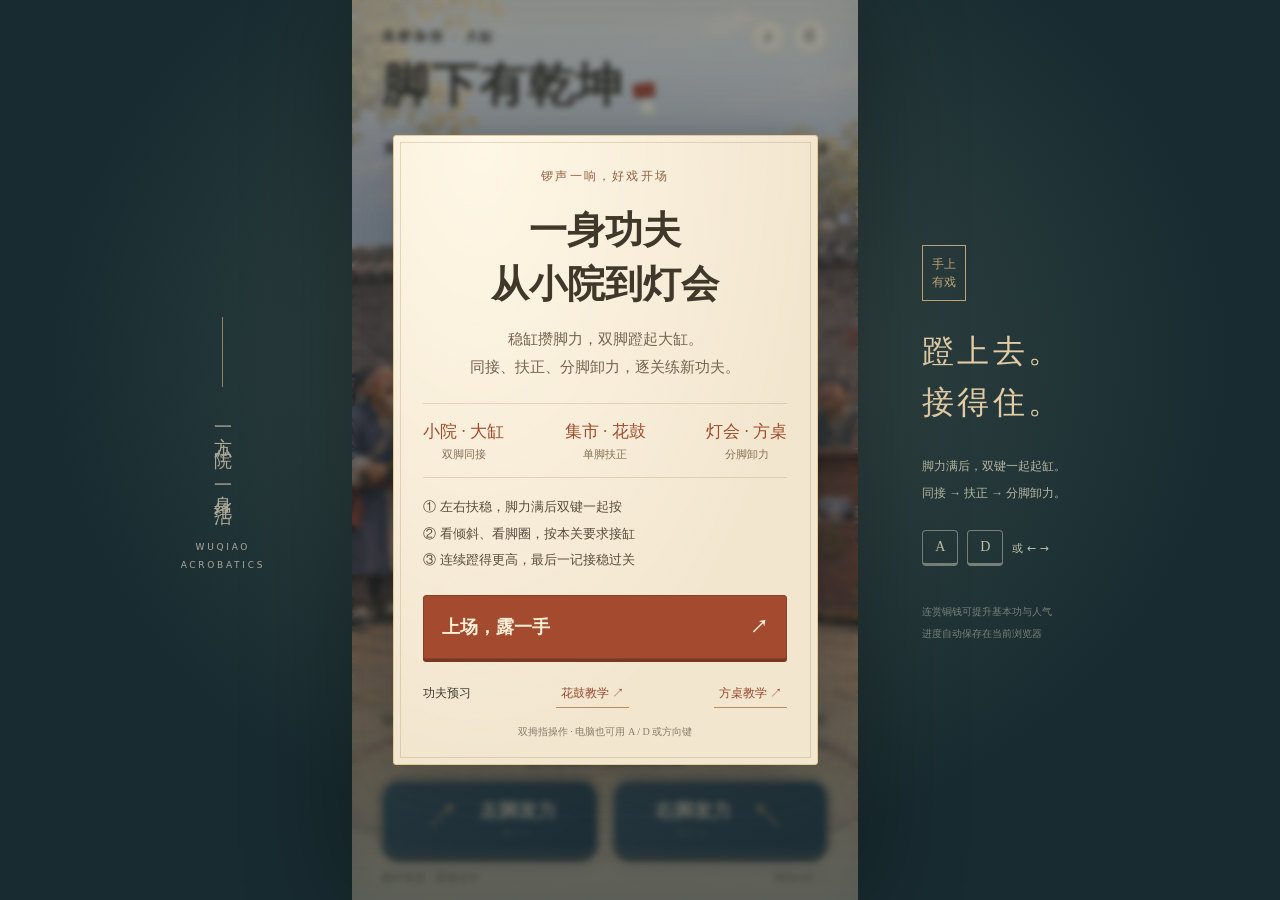
==== commit 5a82e30d: "Add animated stage lessons and distinct drum and table chapters" ====
--- a/index.html
+++ b/index.html
@@ -2,8 +2,8 @@
 <html lang="zh-CN">
 <head>
   <meta charset="UTF-8"><meta name="viewport" content="width=device-width, initial-scale=1, viewport-fit=cover, maximum-scale=1">
-  <meta name="theme-color" content="#243b44"><meta name="description" content="以吴桥蹬大缸为灵感的双指平衡游戏。双脚连续接蹬，越蹬越高，最后一记接稳过关。">
-  <title>脚下有乾坤 · 吴桥蹬大缸</title>
+  <meta name="theme-color" content="#243b44"><meta name="description" content="以吴桥蹬技为灵感的双指平衡游戏。双脚连续接蹬，越蹬越高，最后一记接稳过关。">
+  <title>脚下有乾坤 · 吴桥蹬技</title>
   <link rel="icon" href="data:image/svg+xml,%3Csvg xmlns='http://www.w3.org/2000/svg' viewBox='0 0 80 80'%3E%3Crect width='80' height='80' rx='20' fill='%23243b44'/%3E%3Ctext x='40' y='55' text-anchor='middle' font-size='48' fill='%23edc584'%3E技%3C/text%3E%3C/svg%3E">
   <style>:root{color-scheme:light;--ink:#263e47;--paper:#f7e8cd;--gold:#ebbf71;--red:#a1432b;--serif:'Noto Serif SC','Songti SC','STSong',serif}
 *{box-sizing:border-box;-webkit-tap-highlight-color:transparent}html,body{margin:0;min-height:100%;overscroll-behavior:none}body{background:#182b30;color:var(--paper);font-family:var(--serif);display:flex;align-items:center;justify-content:center;min-height:100vh;min-height:100svh;gap:64px;background-image:radial-gradient(ellipse at 50% 40%,#3a4c48 0,transparent 65%);overflow:hidden}button{font:inherit;cursor:pointer;border:0;color:inherit;touch-action:manipulation}button:focus-visible{outline:3px solid #eebc62;outline-offset:4px}button:disabled{cursor:default;opacity:.5}button:active{filter:brightness(.96)}.game{position:relative;width:min(100vw,56.25vh);width:min(100vw,56.25svh);height:min(177.7778vw,100vh);height:min(177.7778vw,100svh);aspect-ratio:9/16;overflow:hidden;container-type:inline-size;background:#a99b81;box-shadow:0 0 100px #0005;user-select:none;-webkit-user-select:none;isolation:isolate}canvas{position:absolute;inset:0;width:100%;height:100%}.vignette{position:absolute;inset:0;pointer-events:none;background:linear-gradient(180deg,#f5e8cec7 0%,#f4e8d29c 13%,transparent 30%,transparent 72%,#e5d1ac99 87%,#eddcbd 100%);box-shadow:inset 0 0 50px #3c271a26}.header{position:absolute;top:2.1%;left:6%;right:6%;color:#332a21}.topline{display:flex;align-items:center;justify-content:space-between}.edition{font-size:calc(var(--u, 3.9px) * 2.6);letter-spacing:.22em;font-weight:700}.header-actions{display:flex;gap:calc(var(--u, 3.9px) * 1.2)}.icon-button{background:#f8e8cb90;border:1px solid #70593b44;border-radius:50%;height:calc(var(--u, 3.9px) * 7.1);width:calc(var(--u, 3.9px) * 7.1);color:#473623;font-family:Georgia,serif;font-size:calc(var(--u, 3.9px) * 3.7);display:grid;place-items:center;line-height:1}.header h1{margin:calc(var(--u, 3.9px) * .5) 0 calc(var(--u, 3.9px) * 2.7);font-size:calc(var(--u, 3.9px) * 9.2);letter-spacing:.025em;font-weight:900;line-height:1.25;text-shadow:0 2px #f7e8c799}.seal{display:inline-block;font-size:calc(var(--u, 3.9px) * 2.5);writing-mode:vertical-rl;background:var(--red);color:#fff2dc;border-radius:2px;padding:calc(var(--u, 3.9px) * 1.2) calc(var(--u, 3.9px) * .6);vertical-align:middle;margin-left:calc(var(--u, 3.9px) * 2);transform:rotate(-7deg);font-weight:600;letter-spacing:.1em}.hud{display:flex;align-items:center;justify-content:space-between;border-top:1px solid #5c4b3555;border-bottom:1px solid #5c4b3555;padding:calc(var(--u, 3.9px) * 1.6) calc(var(--u, 3.9px) * .3);font-size:calc(var(--u, 3.9px) * 2.6);font-weight:600;gap:calc(var(--u, 3.9px) * 3)}.timer{font-family:Georgia,serif;font-variant-numeric:tabular-nums;font-size:calc(var(--u, 3.9px) * 3.7);letter-spacing:.06em}.purse{display:flex;align-items:center;gap:calc(var(--u, 3.9px) * 1.4);min-width:calc(var(--u, 3.9px) * 12);justify-content:end}.purse b{font-family:Georgia,serif;font-size:calc(var(--u, 3.9px) * 3.7)}.coin-icon{display:inline-block;width:calc(var(--u, 3.9px) * 3.5);height:calc(var(--u, 3.9px) * 3.5);border-radius:50%;background:#d99a38;box-shadow:inset 0 0 0 2px #edc978,0 1px 2px #4332;position:relative}.coin-icon:after{content:'';position:absolute;width:28%;height:28%;background:#8c601f;inset:36%}.balance-area{position:absolute;top:18.1%;left:16%;right:16%;color:#3c3429}.balance-label{display:flex;justify-content:space-between;font-size:calc(var(--u, 3.9px) * 2.7);font-weight:700;margin-bottom:calc(var(--u, 3.9px) * 1.6)}.balance-track{height:calc(var(--u, 3.9px) * 2.3);background:linear-gradient(90deg,#c36d42,#dbbb76 24%,#dbbb76 76%,#c36d42);border:1px solid #f8e9c5;border-radius:10px;position:relative;box-shadow:0 1px 4px #30201030}.safe-zone{position:absolute;left:32%;width:36%;top:0;bottom:0;background:#728d6a}.balance-center{position:absolute;left:50%;top:0;bottom:0;border-left:1px solid #f5e5c4aa}.needle{position:absolute;left:50%;top:calc(var(--u, 3.9px) * -1.2);width:calc(var(--u, 3.9px) * 2.5);height:calc(var(--u, 3.9px) * 4.6);transform:translateX(-50%);background:#ffedd0;border:1px solid #4d3f2c;box-shadow:0 1px 3px #0006;border-radius:2px;will-change:left}.crowd-state{display:flex;justify-content:space-between;gap:8px;font-size:calc(var(--u, 3.9px) * 2.35);margin-top:calc(var(--u, 3.9px) * 1.9);letter-spacing:.025em;text-shadow:0 1px 5px #fff9}.crowd-state strong{color:#973e22;white-space:nowrap}.controls{position:absolute;bottom:1.7%;left:6%;right:6%;color:#3a3025}.progress-caption{display:flex;align-items:baseline;justify-content:space-between;font-size:calc(var(--u, 3.9px) * 2.6);letter-spacing:.07em}.progress-caption b{font-family:Georgia,var(--serif);font-size:calc(var(--u, 3.9px) * 2.5);font-weight:500}.progress-caption em{font-size:calc(var(--u, 3.9px) * 4.8);font-style:normal}.progress-track{height:calc(var(--u, 3.9px) * .8);background:#6c573f38;margin:calc(var(--u, 3.9px) * 1.2) 0;border-radius:5px;overflow:hidden}.progress-track span{height:100%;width:0;background:#9f472c;display:block;transition:width .12s linear}.control-hint{text-align:center;font-size:calc(var(--u, 3.9px) * 2.5);margin:calc(var(--u, 3.9px) * 2.1) 0;color:#594c39;font-weight:600}.pads{display:flex;gap:calc(var(--u, 3.9px) * 3)}.pad{position:relative;flex:1;display:flex;align-items:center;justify-content:center;gap:calc(var(--u, 3.9px) * 4);height:calc(var(--u, 3.9px) * 15);background:linear-gradient(145deg,#3d5361,#243e4c);border:1px solid #d9b67b;outline:1px solid #34414b;outline-offset:2px;border-radius:calc(var(--u, 3.9px) * 3.5);box-shadow:0 5px 0 #22323b,0 8px 15px #38260c35,inset 0 1px #ffffff30;color:#ffedcd;touch-action:none;font-size:calc(var(--u, 3.9px) * 3.8);font-weight:700;transition:transform .08s,box-shadow .08s}.pad small{display:block;text-align:center;font:calc(var(--u, 3.9px) * 1.7) system-ui,sans-serif;opacity:.5;letter-spacing:.12em;margin-top:calc(var(--u, 3.9px) * .8)}.pad-icon{font-family:serif;font-size:calc(var(--u, 3.9px) * 7);font-weight:400;color:#e4b875}.pad.pressed{transform:translateY(3px);box-shadow:0 2px 0 #22323b,0 0 20px #efbb6177,inset 0 0 12px #f3c16e44;border-color:#ffdda0}.bottom-caption{display:flex;justify-content:space-between;margin-top:calc(var(--u, 3.9px) * 3);font-size:calc(var(--u, 3.9px) * 2);opacity:.7;letter-spacing:.09em}.bottom-caption button{padding:0;background:transparent;font-size:inherit}.toast{position:absolute;top:28%;left:50%;transform:translate(-50%,-10px);background:#263e47ee;color:#fff1d6;border:1px solid #d8b88088;padding:calc(var(--u, 3.9px) * 2) calc(var(--u, 3.9px) * 4);border-radius:6px;font-size:calc(var(--u, 3.9px) * 3);white-space:nowrap;opacity:0;transition:.25s;pointer-events:none;z-index:4}.toast.show{opacity:1;transform:translate(-50%,0)}.combo-stamp{position:absolute;top:39%;right:6%;writing-mode:vertical-rl;background:#a33e28e8;border:2px solid #f4d598;color:#ffe7bb;padding:calc(var(--u, 3.9px) * 2) calc(var(--u, 3.9px) * 1.6);font-size:calc(var(--u, 3.9px) * 3.8);transform:rotate(8deg) scale(.5);opacity:0;transition:.3s;pointer-events:none;box-shadow:0 2px 8px #0002}.combo-stamp.show{opacity:1;transform:rotate(8deg) scale(1)}.combo-stamp b{font:calc(var(--u, 3.9px) * 6) Georgia,serif;writing-mode:horizontal-tb;margin-top:calc(var(--u, 3.9px) * 1)}.foot-cue{position:absolute;top:56%;padding:calc(var(--u, 3.9px) * .5) calc(var(--u, 3.9px) * 1.5);background:#fff1d5d9;border:1px solid #cba466;border-radius:10px;color:#6b4927;font-size:calc(var(--u, 3.9px) * 2.3);opacity:0;pointer-events:none}.left-cue{left:30%}.right-cue{left:52%}.overlay{position:absolute;inset:0;z-index:10;display:flex;align-items:center;justify-content:center;background:linear-gradient(#1e2e3666,#182529a8);backdrop-filter:blur(3px);padding:8%;transition:opacity .25s}.overlay.hidden{opacity:0;pointer-events:none;visibility:hidden}.panel{width:100%;background:#f2e6cf;color:#3f382b;padding:7% 7% 5%;border:1px solid #e6c994;box-shadow:0 12px 65px #1a201e55;position:relative;border-radius:3px;text-align:center;background-image:radial-gradient(ellipse at 20% 0,#fff7e6,transparent 70%);max-height:95%;overflow:auto;scrollbar-width:thin}.panel:before{content:'';position:absolute;inset:6px;border:1px solid #a3834b44;pointer-events:none}.eyebrow{font-size:calc(var(--u, 3.9px) * 2.4);letter-spacing:.18em;color:#946143}.panel h2{font-size:calc(var(--u, 3.9px) * 7.6);line-height:1.4;font-weight:800;margin:calc(var(--u, 3.9px) * 3.8) 0 calc(var(--u, 3.9px) * 2.5)}.intro-copy{font-size:calc(var(--u, 3.9px) * 3);line-height:1.9;color:#74634c;margin:0}.reward-ladder{display:flex;border-block:1px solid #93744638;margin:calc(var(--u, 3.9px) * 4) 0;padding:calc(var(--u, 3.9px) * 3) 0;justify-content:space-between;font-size:calc(var(--u, 3.9px) * 2.15);color:#857052;gap:calc(var(--u, 3.9px) * 1)}.reward-ladder b{display:block;font:calc(var(--u, 3.9px) * 4.3) Georgia,var(--serif);color:#a14c2d;margin-bottom:calc(var(--u, 3.9px) * 1)}.how-to{display:grid;gap:calc(var(--u, 3.9px) * 1.7);text-align:left;font-size:calc(var(--u, 3.9px) * 2.6);margin:calc(var(--u, 3.9px) * 4) 0 calc(var(--u, 3.9px) * 5);color:#574b3b}.primary{width:100%;background:#a44a2f;color:#fff2d9;padding:calc(var(--u, 3.9px) * 3.8) calc(var(--u, 3.9px) * 3.5);font-size:calc(var(--u, 3.9px) * 3.5);font-weight:700;display:flex;align-items:center;justify-content:space-between;border:1px solid #86412d;box-shadow:0 3px 0 #783823;border-radius:3px}.primary:hover{background:#b25435}.panel-foot{font-size:calc(var(--u, 3.9px) * 2);opacity:.6;margin:calc(var(--u, 3.9px) * 3) 0 calc(var(--u, 3.9px) * .5);line-height:1.7}.loading{position:absolute;inset:0;background:#e9ddc4;z-index:20;display:flex;flex-direction:column;align-items:center;justify-content:center;color:#514330;gap:18px;transition:opacity .5s}.loading.hidden{opacity:0;pointer-events:none}.loading-mark{font-size:calc(var(--u, 3.9px) * 14);border:2px solid #a14e34;width:calc(var(--u, 3.9px) * 25);height:calc(var(--u, 3.9px) * 25);display:grid;place-items:center;color:#a14e34;border-radius:50%;margin-bottom:15px}.loading b{font-size:calc(var(--u, 3.9px) * 4);letter-spacing:.2em}.loading>span:last-of-type{font-size:calc(var(--u, 3.9px) * 2.5);opacity:.65}.load-line{width:30%;height:2px;background:#aa8d5b44;overflow:hidden}.load-line i{display:block;width:40%;height:100%;background:#a14e34;animation:load 1.4s infinite ease-in-out}@keyframes load{from{transform:translateX(-100%)}to{transform:translateX(350%)}}.desktop-note{display:flex;flex-direction:column;align-items:center;gap:30px;width:130px;opacity:.65}.note-rule{width:1px;height:70px;background:#c9ad77}.vertical-label{writing-mode:vertical-rl;font-size:18px;letter-spacing:.35em}.desktop-note p{font:9px/2 system-ui,sans-serif;letter-spacing:.3em;text-align:center}.desktop-instructions{width:200px;align-self:center}.small-seal{border:1px solid #c4a477;color:#c4a477;padding:9px;display:inline-block;font-size:12px;line-height:1.5}.desktop-instructions h3{font-size:32px;line-height:1.6;font-weight:500;letter-spacing:.1em;margin:25px 0;color:#e2cba5}.desktop-instructions p{font-size:12px;line-height:2.2;color:#b6b7a3}.key-row{display:flex;gap:9px;align-items:center;margin:24px 0;font:11px system-ui;color:#c2c0a9}kbd{border:1px solid #788078;border-bottom-width:3px;border-radius:4px;padding:8px 12px;font:14px Georgia}.desktop-instructions .tiny{font-size:10px;opacity:.6;margin-top:35px}.result-score{display:flex;justify-content:center;gap:calc(var(--u, 3.9px) * 5);margin:calc(var(--u, 3.9px) * 3) 0}.result-score div{min-width:25%;font-size:calc(var(--u, 3.9px) * 2.2);color:#77654d}.result-score strong{display:block;font:calc(var(--u, 3.9px) * 6) Georgia,var(--serif);color:#a14c2d;margin-bottom:calc(var(--u, 3.9px) * 1)}.result-reason{font-size:calc(var(--u, 3.9px) * 2.8);line-height:1.8;color:#77654d}.shop{border-block:1px solid #b49b724d;margin:calc(var(--u, 3.9px) * 4) 0;padding:calc(var(--u, 3.9px) * 2) 0}.shop-row{display:flex;align-items:center;justify-content:space-between;gap:calc(var(--u, 3.9px) * 2);text-align:left;padding:calc(var(--u, 3.9px) * 2) 0}.shop-row b{display:block;font-size:calc(var(--u, 3.9px) * 2.8)}.shop-row small{display:block;color:#897558;font-size:calc(var(--u, 3.9px) * 2.1);margin-top:calc(var(--u, 3.9px) * .7)}.buy{background:#2d4752;color:#f5e1bb;padding:calc(var(--u, 3.9px) * 2) calc(var(--u, 3.9px) * 2.5);font-size:calc(var(--u, 3.9px) * 2.5);border-radius:3px;white-space:nowrap}.secondary{width:100%;margin-top:calc(var(--u, 3.9px) * 2);background:transparent;border:1px solid #aa927066;padding:calc(var(--u, 3.9px) * 2.7);font-size:calc(var(--u, 3.9px) * 2.7);color:#6c5940}.about-copy{text-align:left;font-size:calc(var(--u, 3.9px) * 2.7);line-height:1.9;color:#6c5940}.about-copy a{color:#9d4b2e}.level-chooser{display:flex;gap:calc(var(--u, 3.9px) * 1.5);margin-bottom:calc(var(--u, 3.9px) * 3)}.level-chooser button{flex:1;background:#e2d2b4;border:1px solid #bda780;padding:calc(var(--u, 3.9px) * 1.8) calc(var(--u, 3.9px) * .5);font-size:calc(var(--u, 3.9px) * 2.1)}.level-chooser button.selected{background:#2e4650;color:#f2dfbc}.error-note{font-size:calc(var(--u, 3.9px) * 3);line-height:1.8;padding:calc(var(--u, 3.9px) * 6);text-align:center;color:#983e2a}@media(max-width:1050px){body{gap:30px}.desktop-note{display:none}}@media(max-width:760px){body{gap:0;background:#253940}.desktop-instructions{display:none}.game{box-shadow:none}.pad small{display:none}}@media(prefers-reduced-motion:reduce){*{scroll-behavior:auto!important}.load-line i{animation:none}}
@@ -18,11 +18,16 @@
 .chain-active .header{top:1.2%}
 
 .stage-steps span{display:flex;gap:calc(var(--u, 3.9px) * 2);line-height:1.8}.stage-steps b{color:#a1432b;font:calc(var(--u, 3.9px) * 5) Georgia;min-width:calc(var(--u, 3.9px) * 5)}.toast{max-width:88%;white-space:normal;text-align:center;line-height:1.5}.game[data-phase="support"] .balance-area,.game[data-phase="splitcatch"] .balance-area{display:block;top:13%;background:#f4e6ccc9;padding:calc(var(--u, 3.9px) * 2);border-radius:calc(var(--u, 3.9px) * 1);left:13%;right:13%}.game[data-phase="splitcatch"] .safe-zone{background:#d4a653}.game[data-lesson="1"].catch-now #left,.game[data-lesson="2"].catch-now #left,.game[data-lesson="1"].catch-now #right,.game[data-lesson="2"].catch-now #right{box-shadow:0 5px 0 #22323b;background:linear-gradient(145deg,#3d5361,#243e4c)}.game[data-phase="flight"][data-foot="left"].catch-now #left,.game[data-phase="splitcatch"][data-foot="left"].catch-now #left,.game[data-phase="flight"][data-foot="right"].catch-now #right,.game[data-phase="splitcatch"][data-foot="right"].catch-now #right,.game[data-phase="support"].catch-now .pad{background:linear-gradient(145deg,#a2783e,#71512d)!important;box-shadow:0 5px 0 #513d25,0 0 22px #ffd47a88!important}.chain-active .act-label{font-size:calc(var(--u, 3.9px) * 3.3)}.reward-ladder b{font-size:calc(var(--u, 3.9px) * 3.4)}
+
+/* Chapter lessons reuse the live scene, props and leg rig. */
+#tutorial[hidden]{display:none!important}#tutorial{position:absolute;inset:0;z-index:12;pointer-events:none;color:#453522}#tutorial button{pointer-events:auto}.teaching .header,.teaching .balance-area,.teaching .controls,.teaching .act-label,.teaching .toast,.teaching .combo-stamp{visibility:hidden}.lesson-head{position:absolute;top:0;left:0;right:0;padding:calc(var(--u, 3.9px) * 4) calc(var(--u, 3.9px) * 6) calc(var(--u, 3.9px) * 3);background:linear-gradient(#f6ead5 87%,#f6ead500);text-align:center}.lesson-head h2{font-size:calc(var(--u, 3.9px) * 5.8);margin:calc(var(--u, 3.9px) * 1.5) 0 calc(var(--u, 3.9px) * 2)}.lesson-steps{display:flex;gap:calc(var(--u, 3.9px) * 1);justify-content:center}.lesson-steps span{font-size:calc(var(--u, 3.9px) * 2.4);padding:calc(var(--u, 3.9px) * 1) calc(var(--u, 3.9px) * 1.5);background:#d9c8a9;color:#766044;border-radius:2px}.lesson-steps .active{background:#9f472c;color:#fff1d6}.lesson-head h3{font-size:calc(var(--u, 3.9px) * 3.9);margin:calc(var(--u, 3.9px) * 2.2) 0 calc(var(--u, 3.9px) * 1)}.lesson-head p{font-size:calc(var(--u, 3.9px) * 2.8);line-height:1.65;margin:0;min-height:calc(var(--u, 3.9px) * 9)}.lesson-meter{position:relative;height:calc(var(--u, 3.9px) * 1.8);margin:calc(var(--u, 3.9px) * 1) calc(var(--u, 3.9px) * 12) calc(var(--u, 3.9px) * 3);background:#d4b779;border-radius:8px}.lesson-meter span{position:absolute;top:0;bottom:0}.lesson-meter b{position:absolute;top:calc(var(--u, 3.9px) * -1);height:calc(var(--u, 3.9px) * 3.8);width:calc(var(--u, 3.9px) * 1.5);background:#fff3da;border:1px solid #604a2c;transform:translateX(-50%)}.lesson-bottom{position:absolute;bottom:0;left:0;right:0;padding:calc(var(--u, 3.9px) * 3) calc(var(--u, 3.9px) * 6) calc(var(--u, 3.9px) * 4);background:linear-gradient(#efddbd00,#efddbd 16%);text-align:center}.lesson-keys{display:flex;gap:calc(var(--u, 3.9px) * 4)}.lesson-keys button{width:50%;height:calc(var(--u, 3.9px) * 14);background:#304b57;border:2px solid #cfab6c;color:#ffedcb;border-radius:calc(var(--u, 3.9px) * 3);box-shadow:0 4px #21353e;touch-action:none}.lesson-keys b{font-size:calc(var(--u, 3.9px) * 4.3)}.lesson-keys small{display:block;font-size:calc(var(--u, 3.9px) * 2.7);margin-top:calc(var(--u, 3.9px) * 1)}.lesson-keys .pressed{background:#ab7034;transform:translateY(3px);box-shadow:0 1px #513723,0 0 20px #ffd072;border-color:#ffe1a1}.lesson-bottom p{font-size:calc(var(--u, 3.9px) * 2.5);margin:calc(var(--u, 3.9px) * 2.5) 0;min-height:calc(var(--u, 3.9px) * 4)}.lesson-actions{display:flex;gap:calc(var(--u, 3.9px) * 2)}.lesson-actions button{padding:calc(var(--u, 3.9px) * 2.5) calc(var(--u, 3.9px) * 1);background:#e4cba1;border:1px solid #bb945d;border-radius:3px;font-size:calc(var(--u, 3.9px) * 2.7);flex:1}.lesson-actions #lesson-go{flex:1.6;background:#a44a2f;color:#fff2d9}.game[data-lesson="2"]:not(.teaching) .vignette{background:linear-gradient(#122e43dd,transparent 27%,transparent 73%,#172d3af5)}.game[data-lesson="2"]:not(.teaching) .header,.game[data-lesson="2"]:not(.teaching) .controls,.game[data-lesson="2"]:not(.teaching) .control-hint{color:#ffe3af}.game[data-lesson="2"] .header h1{text-shadow:0 2px 5px #162a3c}.game[data-lesson="2"][data-phase="balance"] .balance-area{color:#ffe3af}.game[data-lesson="2"] .crowd-state{ text-shadow:none }.game[data-lesson="2"] .crowd-state strong{color:#d89a42}.game[data-lesson="2"] .hud{border-color:#e4b66c66}.game[data-lesson="2"] .progress-track{background:#c9ad7644}
+
+.lesson-preview{display:flex;align-items:center;justify-content:space-between;gap:calc(var(--u, 3.9px) * 2);margin-top:calc(var(--u, 3.9px) * 4);font-size:calc(var(--u, 3.9px) * 2.4)}.lesson-preview button{background:transparent;color:#96472d;border-bottom:1px solid #ba8d5b;padding:calc(var(--u, 3.9px) * 1)}
 </style>
 </head>
 <body>
 <aside class="desktop-note"><span class="note-rule"></span><span class="vertical-label">一方小院 · 一身绝活</span><p>WUQIAO<br>ACROBATICS</p></aside>
-<main class="game" id="game" aria-label="脚下有乾坤，双脚蹬缸平衡游戏">
+<main class="game" id="game" aria-label="脚下有乾坤，吴桥蹬技双脚平衡游戏">
   <canvas id="scene" width="540" height="960" aria-label="艺人用双脚托起大缸；使用下方左右发力按钮维持平衡"></canvas>
   <div class="vignette"></div>
   <header class="header">
@@ -44,19 +49,19 @@
     <div class="progress-track"><span id="progress"></span></div>
     <div id="hint" class="control-hint">缸往哪边倒，就按哪边扶稳</div>
     <div class="pads"><button id="left" class="pad" aria-label="左脚发力，向右扶正"><span class="pad-icon">↗</span><span><b id="left-text">左脚发力</b><small>A / ←</small></span></button><button id="right" class="pad" aria-label="右脚发力，向左扶正"><span><b id="right-text">右脚发力</b><small>D / →</small></span><span class="pad-icon">↖</span></button></div>
-    <div class="bottom-caption"><span>稳缸有赏 · 蹬接过关</span><button id="about" aria-label="了解吴桥蹬大缸">绝活小记 ↗</button></div>
+    <div class="bottom-caption"><span>稳中有赏 · 蹬接过关</span><button id="about" aria-label="了解吴桥蹬技">绝活小记 ↗</button></div>
   </footer>
   <section class="overlay" id="overlay" aria-label="游戏菜单">
     <div class="panel intro" id="panel">
-      <span class="eyebrow">锣声一响，好戏开场</span><h2>一口大缸<br>凭脚上功夫</h2>
+      <span class="eyebrow">锣声一响，好戏开场</span><h2>一身功夫<br>从小院到灯会</h2>
       <p class="intro-copy">稳缸攒脚力，双脚蹬起大缸。<br>同接、扶正、分脚卸力，逐关练新功夫。</p>
-      <div class="reward-ladder"><span><b>第一关</b>双脚同接</span><span><b>第二关</b>单脚扶正</span><span><b>第三关</b>分脚卸力</span></div>
+      <div class="reward-ladder"><span><b>小院 · 大缸</b>双脚同接</span><span><b>集市 · 花鼓</b>单脚扶正</span><span><b>灯会 · 方桌</b>分脚卸力</span></div>
       <div class="how-to"><span>① 左右扶稳，脚力满后双键一起按</span><span>② 看倾斜、看脚圈，按本关要求接缸</span><span>③ 连续蹬得更高，最后一记接稳过关</span></div>
       <button class="primary" id="start">上场，露一手 <span>↗</span></button>
-      <p class="panel-foot">双拇指操作 · 电脑也可用 A / D 或方向键</p>
+      <div class="lesson-preview"><span>功夫预习</span><button data-preview="1">花鼓教学 ↗</button><button data-preview="2">方桌教学 ↗</button></div><p class="panel-foot">双拇指操作 · 电脑也可用 A / D 或方向键</p>
     </div>
   </section>
-  <div class="loading" id="loading"><span class="loading-mark">技</span><b>好戏，正在准备</b><span id="load-status">正在启动 · 三阶功夫版 v5</span><div class="load-line"><i></i></div></div>
+  <div class="loading" id="loading"><span class="loading-mark">技</span><b>好戏，正在准备</b><span id="load-status">正在启动 · 场景与教学版 v6</span><div class="load-line"><i></i></div></div>
 <noscript><style>.loading{display:none!important}</style><p class="error-note">当前浏览器没有启用 JavaScript，无法运行游戏。请在支持 JavaScript 的浏览器中打开。</p></noscript></main>
 <aside class="desktop-instructions"><span class="small-seal">手上<br>有戏</span><h3>蹬上去。<br>接得住。</h3><p>脚力满后，双键一起起缸。<br>同接 → 扶正 → 分脚卸力。</p><div class="key-row"><kbd>A</kbd><kbd>D</kbd><span>或 ← →</span></div><p class="tiny">连赏铜钱可提升基本功与人气<br>进度自动保存在当前浏览器</p></aside>
 <script>(function () {
@@ -98,11 +103,11 @@
 })();
 </script>
 <script>(()=>{
-const EMBEDDED_ASSETS={"background": "[data-uri]